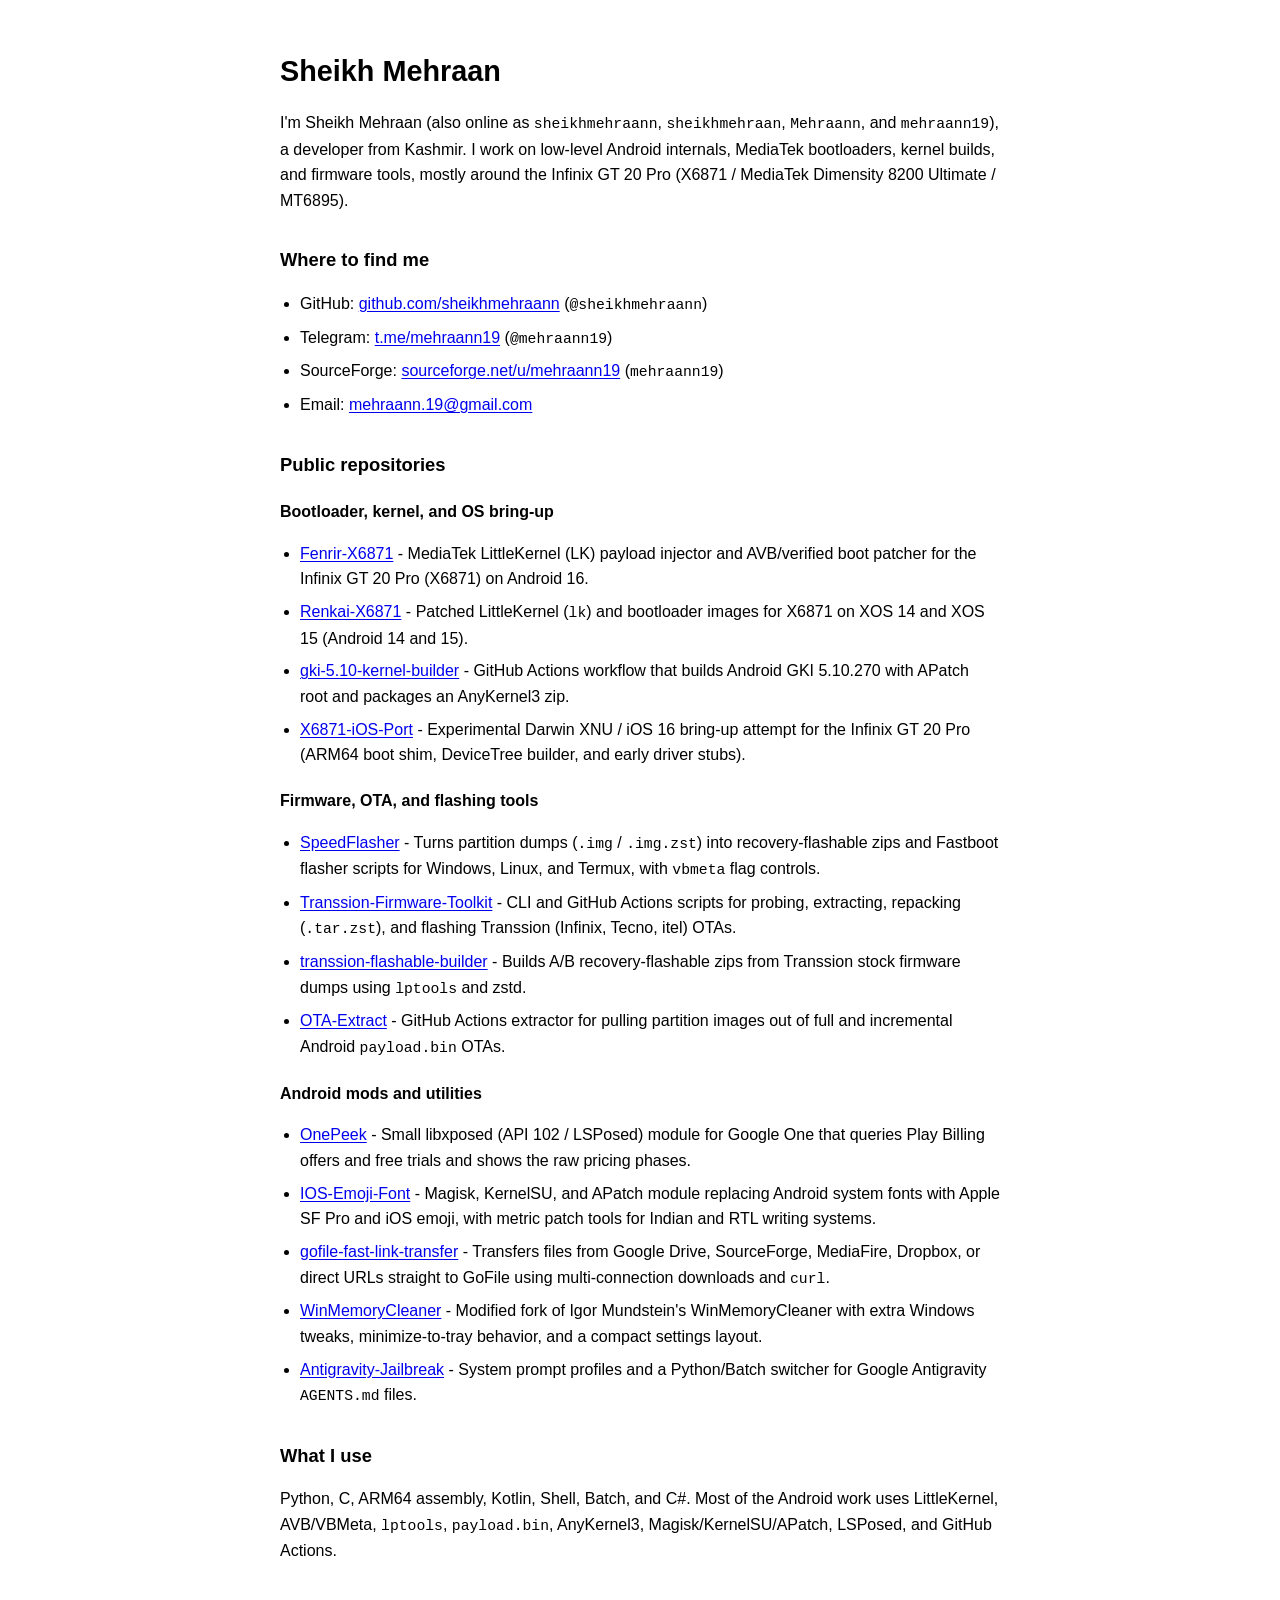
==== index.html @ ab6d2622 "Initial site for Sheikh Mehraan" ====
<!doctype html>
<html lang="en">
<head>
  <meta charset="utf-8">
  <meta name="viewport" content="width=device-width, initial-scale=1">
  <title>Sheikh Mehraan (sheikhmehraann / sheikhmehraan)</title>
  <meta name="description" content="Sheikh Mehraan (sheikhmehraann, sheikhmehraan, mehraann19) - developer from Kashmir working on MediaTek bootloaders, Android kernels, firmware tools, and Infinix GT 20 Pro (X6871).">
  <meta name="author" content="Sheikh Mehraan">
  <meta name="robots" content="index, follow">
  <link rel="canonical" href="https://sheikhmehraann.github.io/">
  <meta property="og:type" content="profile">
  <meta property="og:title" content="Sheikh Mehraan (sheikhmehraann / sheikhmehraan)">
  <meta property="og:description" content="Developer from Kashmir working on MediaTek bootloaders, Android kernels, firmware tools, and Infinix GT 20 Pro (X6871).">
  <meta property="og:url" content="https://sheikhmehraann.github.io/">
  <link rel="me" href="https://github.com/sheikhmehraann">
  <link rel="me" href="https://t.me/mehraann19">
  <link rel="me" href="https://sourceforge.net/u/mehraann19/profile/">
  <style>
    :root { color-scheme: light dark; }
    body {
      font-family: -apple-system, BlinkMacSystemFont, "Segoe UI", Roboto, sans-serif;
      line-height: 1.6;
      max-width: 720px;
      margin: 48px auto;
      padding: 0 20px;
    }
    h1 { font-size: 1.8rem; margin-bottom: 0.4rem; }
    h2 { font-size: 1.15rem; margin-top: 2rem; margin-bottom: 0.5rem; }
    h3 { font-size: 1rem; margin-top: 1.25rem; margin-bottom: 0.35rem; }
    ul { padding-left: 1.25rem; }
    li { margin-bottom: 0.45rem; }
    code { font-family: ui-monospace, SFMono-Regular, Menlo, Consolas, monospace; font-size: 0.92em; }
    a { text-underline-offset: 2px; }
  </style>
  <script type="application/ld+json">
  {
    "@context": "https://schema.org",
    "@type": "ProfilePage",
    "url": "https://sheikhmehraann.github.io/",
    "mainEntity": {
      "@type": "Person",
      "name": "Sheikh Mehraan",
      "alternateName": [
        "sheikhmehraann",
        "sheikhmehraan",
        "Mehraan",
        "Mehraann",
        "mehraann19"
      ],
      "description": "Developer from Kashmir working on low-level Android internals, MediaTek bootloaders, kernel builds, and firmware tools for Infinix GT 20 Pro (X6871).",
      "homeLocation": {
        "@type": "Place",
        "name": "Kashmir"
      },
      "url": "https://sheikhmehraann.github.io/",
      "email": "mailto:mehraann.19@gmail.com",
      "sameAs": [
        "https://github.com/sheikhmehraann",
        "https://t.me/mehraann19",
        "https://sourceforge.net/u/mehraann19/profile/"
      ]
    }
  }
  </script>
</head>
<body>
  <main>
    <h1>Sheikh Mehraan</h1>
    <p>I'm Sheikh Mehraan (also online as <code>sheikhmehraann</code>, <code>sheikhmehraan</code>, <code>Mehraann</code>, and <code>mehraann19</code>), a developer from Kashmir. I work on low-level Android internals, MediaTek bootloaders, kernel builds, and firmware tools, mostly around the Infinix GT 20 Pro (X6871 / MediaTek Dimensity 8200 Ultimate / MT6895).</p>

    <h2>Where to find me</h2>
    <ul>
      <li>GitHub: <a rel="me" href="https://github.com/sheikhmehraann">github.com/sheikhmehraann</a> (<code>@sheikhmehraann</code>)</li>
      <li>Telegram: <a rel="me" href="https://t.me/mehraann19">t.me/mehraann19</a> (<code>@mehraann19</code>)</li>
      <li>SourceForge: <a rel="me" href="https://sourceforge.net/u/mehraann19/profile/">sourceforge.net/u/mehraann19</a> (<code>mehraann19</code>)</li>
      <li>Email: <a href="mailto:mehraann.19@gmail.com">mehraann.19@gmail.com</a></li>
    </ul>

    <h2>Public repositories</h2>

    <h3>Bootloader, kernel, and OS bring-up</h3>
    <ul>
      <li><a href="https://github.com/sheikhmehraann/Fenrir-X6871">Fenrir-X6871</a> - MediaTek LittleKernel (LK) payload injector and AVB/verified boot patcher for the Infinix GT 20 Pro (X6871) on Android 16.</li>
      <li><a href="https://github.com/sheikhmehraann/Renkai-X6871">Renkai-X6871</a> - Patched LittleKernel (<code>lk</code>) and bootloader images for X6871 on XOS 14 and XOS 15 (Android 14 and 15).</li>
      <li><a href="https://github.com/sheikhmehraann/gki-5.10-kernel-builder">gki-5.10-kernel-builder</a> - GitHub Actions workflow that builds Android GKI 5.10.270 with APatch root and packages an AnyKernel3 zip.</li>
      <li><a href="https://github.com/sheikhmehraann/X6871-iOS-Port">X6871-iOS-Port</a> - Experimental Darwin XNU / iOS 16 bring-up attempt for the Infinix GT 20 Pro (ARM64 boot shim, DeviceTree builder, and early driver stubs).</li>
    </ul>

    <h3>Firmware, OTA, and flashing tools</h3>
    <ul>
      <li><a href="https://github.com/sheikhmehraann/SpeedFlasher">SpeedFlasher</a> - Turns partition dumps (<code>.img</code> / <code>.img.zst</code>) into recovery-flashable zips and Fastboot flasher scripts for Windows, Linux, and Termux, with <code>vbmeta</code> flag controls.</li>
      <li><a href="https://github.com/sheikhmehraann/Transsion-Firmware-Toolkit">Transsion-Firmware-Toolkit</a> - CLI and GitHub Actions scripts for probing, extracting, repacking (<code>.tar.zst</code>), and flashing Transsion (Infinix, Tecno, itel) OTAs.</li>
      <li><a href="https://github.com/sheikhmehraann/transsion-flashable-builder">transsion-flashable-builder</a> - Builds A/B recovery-flashable zips from Transsion stock firmware dumps using <code>lptools</code> and zstd.</li>
      <li><a href="https://github.com/sheikhmehraann/OTA-Extract">OTA-Extract</a> - GitHub Actions extractor for pulling partition images out of full and incremental Android <code>payload.bin</code> OTAs.</li>
    </ul>

    <h3>Android mods and utilities</h3>
    <ul>
      <li><a href="https://github.com/sheikhmehraann/OnePeek">OnePeek</a> - Small libxposed (API 102 / LSPosed) module for Google One that queries Play Billing offers and free trials and shows the raw pricing phases.</li>
      <li><a href="https://github.com/sheikhmehraann/IOS-Emoji-Font">IOS-Emoji-Font</a> - Magisk, KernelSU, and APatch module replacing Android system fonts with Apple SF Pro and iOS emoji, with metric patch tools for Indian and RTL writing systems.</li>
      <li><a href="https://github.com/sheikhmehraann/gofile-fast-link-transfer">gofile-fast-link-transfer</a> - Transfers files from Google Drive, SourceForge, MediaFire, Dropbox, or direct URLs straight to GoFile using multi-connection downloads and <code>curl</code>.</li>
      <li><a href="https://github.com/sheikhmehraann/WinMemoryCleaner">WinMemoryCleaner</a> - Modified fork of Igor Mundstein's WinMemoryCleaner with extra Windows tweaks, minimize-to-tray behavior, and a compact settings layout.</li>
      <li><a href="https://github.com/sheikhmehraann/Antigravity-Jailbreak">Antigravity-Jailbreak</a> - System prompt profiles and a Python/Batch switcher for Google Antigravity <code>AGENTS.md</code> files.</li>
    </ul>

    <h2>What I use</h2>
    <p>Python, C, ARM64 assembly, Kotlin, Shell, Batch, and C#. Most of the Android work uses LittleKernel, AVB/VBMeta, <code>lptools</code>, <code>payload.bin</code>, AnyKernel3, Magisk/KernelSU/APatch, LSPosed, and GitHub Actions.</p>
  </main>
</body>
</html>
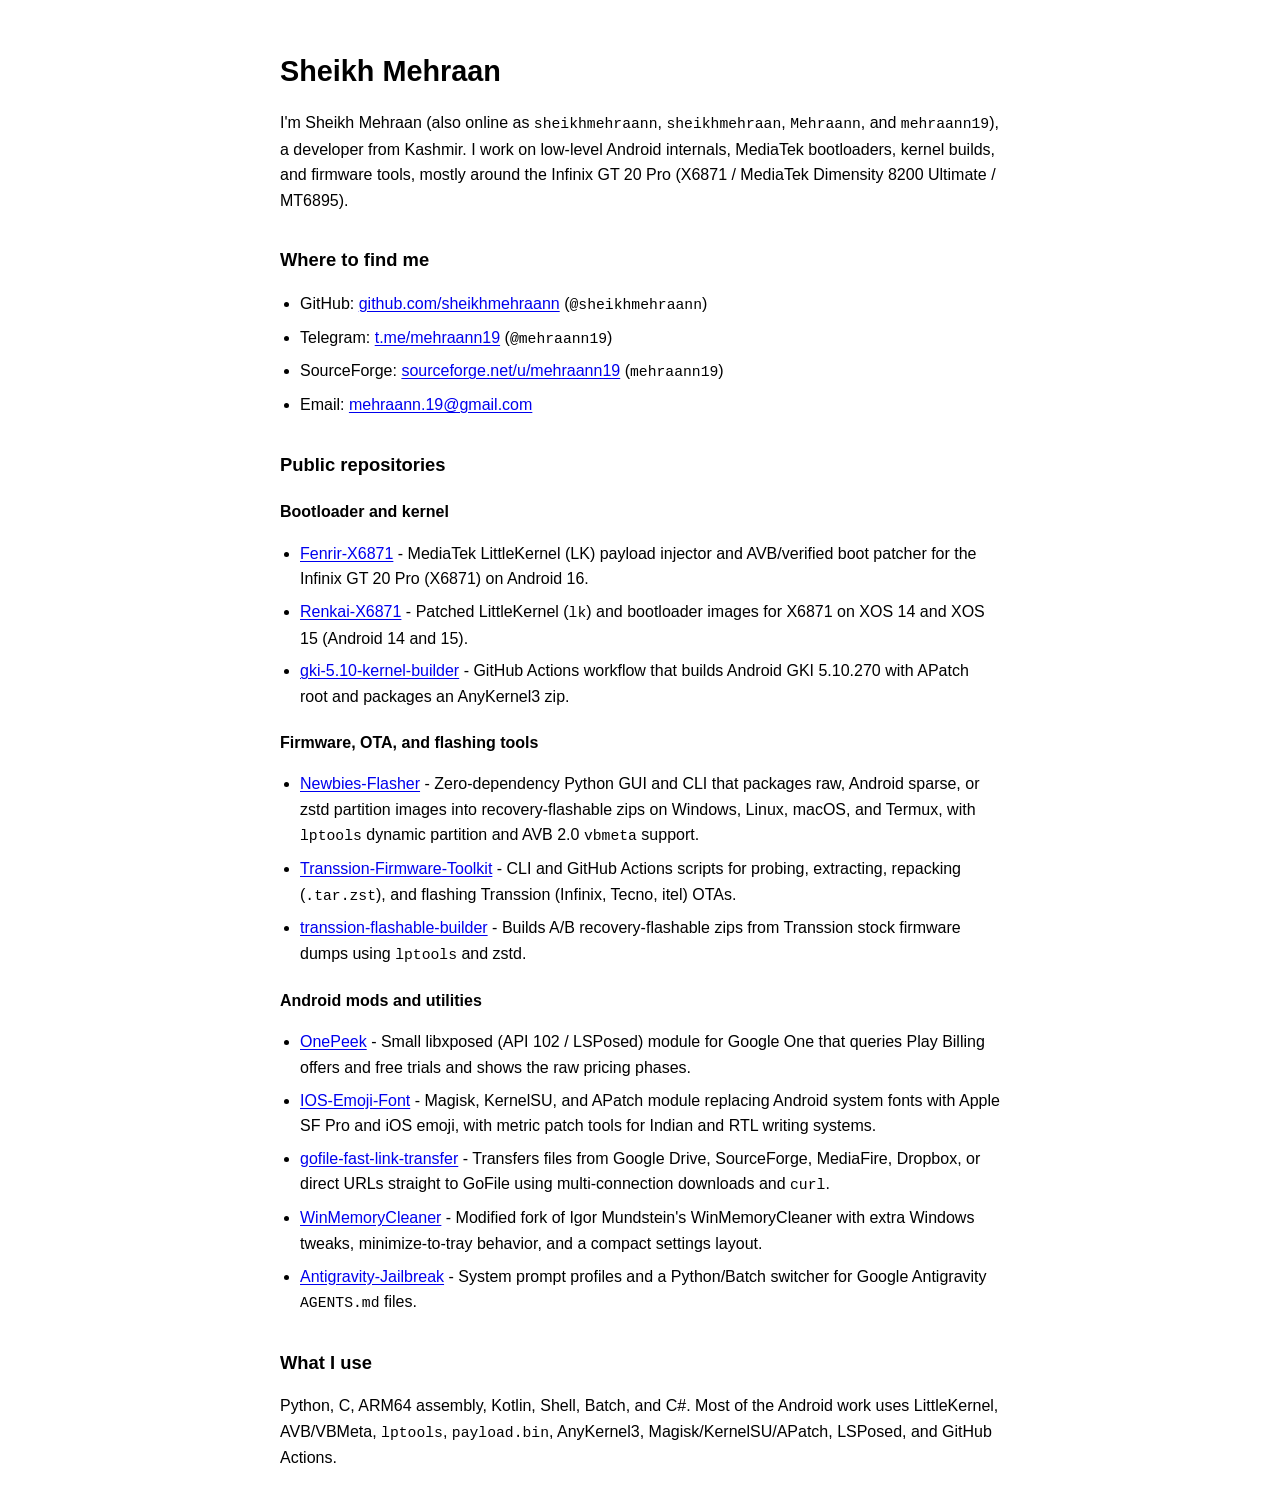
==== commit 8e855ea3: "Update public repo list: add Newbies-Flasher, remove deleted repos" ====
--- a/index.html
+++ b/index.html
@@ -42,6 +42,7 @@
       "name": "Sheikh Mehraan",
       "alternateName": [
         "sheikhmehraann",
+        "sheikh mehraann",
         "sheikhmehraan",
         "Mehraan",
         "Mehraann",
@@ -78,20 +79,18 @@
 
     <h2>Public repositories</h2>
 
-    <h3>Bootloader, kernel, and OS bring-up</h3>
+    <h3>Bootloader and kernel</h3>
     <ul>
       <li><a href="https://github.com/sheikhmehraann/Fenrir-X6871">Fenrir-X6871</a> - MediaTek LittleKernel (LK) payload injector and AVB/verified boot patcher for the Infinix GT 20 Pro (X6871) on Android 16.</li>
       <li><a href="https://github.com/sheikhmehraann/Renkai-X6871">Renkai-X6871</a> - Patched LittleKernel (<code>lk</code>) and bootloader images for X6871 on XOS 14 and XOS 15 (Android 14 and 15).</li>
       <li><a href="https://github.com/sheikhmehraann/gki-5.10-kernel-builder">gki-5.10-kernel-builder</a> - GitHub Actions workflow that builds Android GKI 5.10.270 with APatch root and packages an AnyKernel3 zip.</li>
-      <li><a href="https://github.com/sheikhmehraann/X6871-iOS-Port">X6871-iOS-Port</a> - Experimental Darwin XNU / iOS 16 bring-up attempt for the Infinix GT 20 Pro (ARM64 boot shim, DeviceTree builder, and early driver stubs).</li>
     </ul>
 
     <h3>Firmware, OTA, and flashing tools</h3>
     <ul>
-      <li><a href="https://github.com/sheikhmehraann/SpeedFlasher">SpeedFlasher</a> - Turns partition dumps (<code>.img</code> / <code>.img.zst</code>) into recovery-flashable zips and Fastboot flasher scripts for Windows, Linux, and Termux, with <code>vbmeta</code> flag controls.</li>
+      <li><a href="https://github.com/sheikhmehraann/Newbies-Flasher">Newbies-Flasher</a> - Zero-dependency Python GUI and CLI that packages raw, Android sparse, or zstd partition images into recovery-flashable zips on Windows, Linux, macOS, and Termux, with <code>lptools</code> dynamic partition and AVB 2.0 <code>vbmeta</code> support.</li>
       <li><a href="https://github.com/sheikhmehraann/Transsion-Firmware-Toolkit">Transsion-Firmware-Toolkit</a> - CLI and GitHub Actions scripts for probing, extracting, repacking (<code>.tar.zst</code>), and flashing Transsion (Infinix, Tecno, itel) OTAs.</li>
       <li><a href="https://github.com/sheikhmehraann/transsion-flashable-builder">transsion-flashable-builder</a> - Builds A/B recovery-flashable zips from Transsion stock firmware dumps using <code>lptools</code> and zstd.</li>
-      <li><a href="https://github.com/sheikhmehraann/OTA-Extract">OTA-Extract</a> - GitHub Actions extractor for pulling partition images out of full and incremental Android <code>payload.bin</code> OTAs.</li>
     </ul>
 
     <h3>Android mods and utilities</h3>
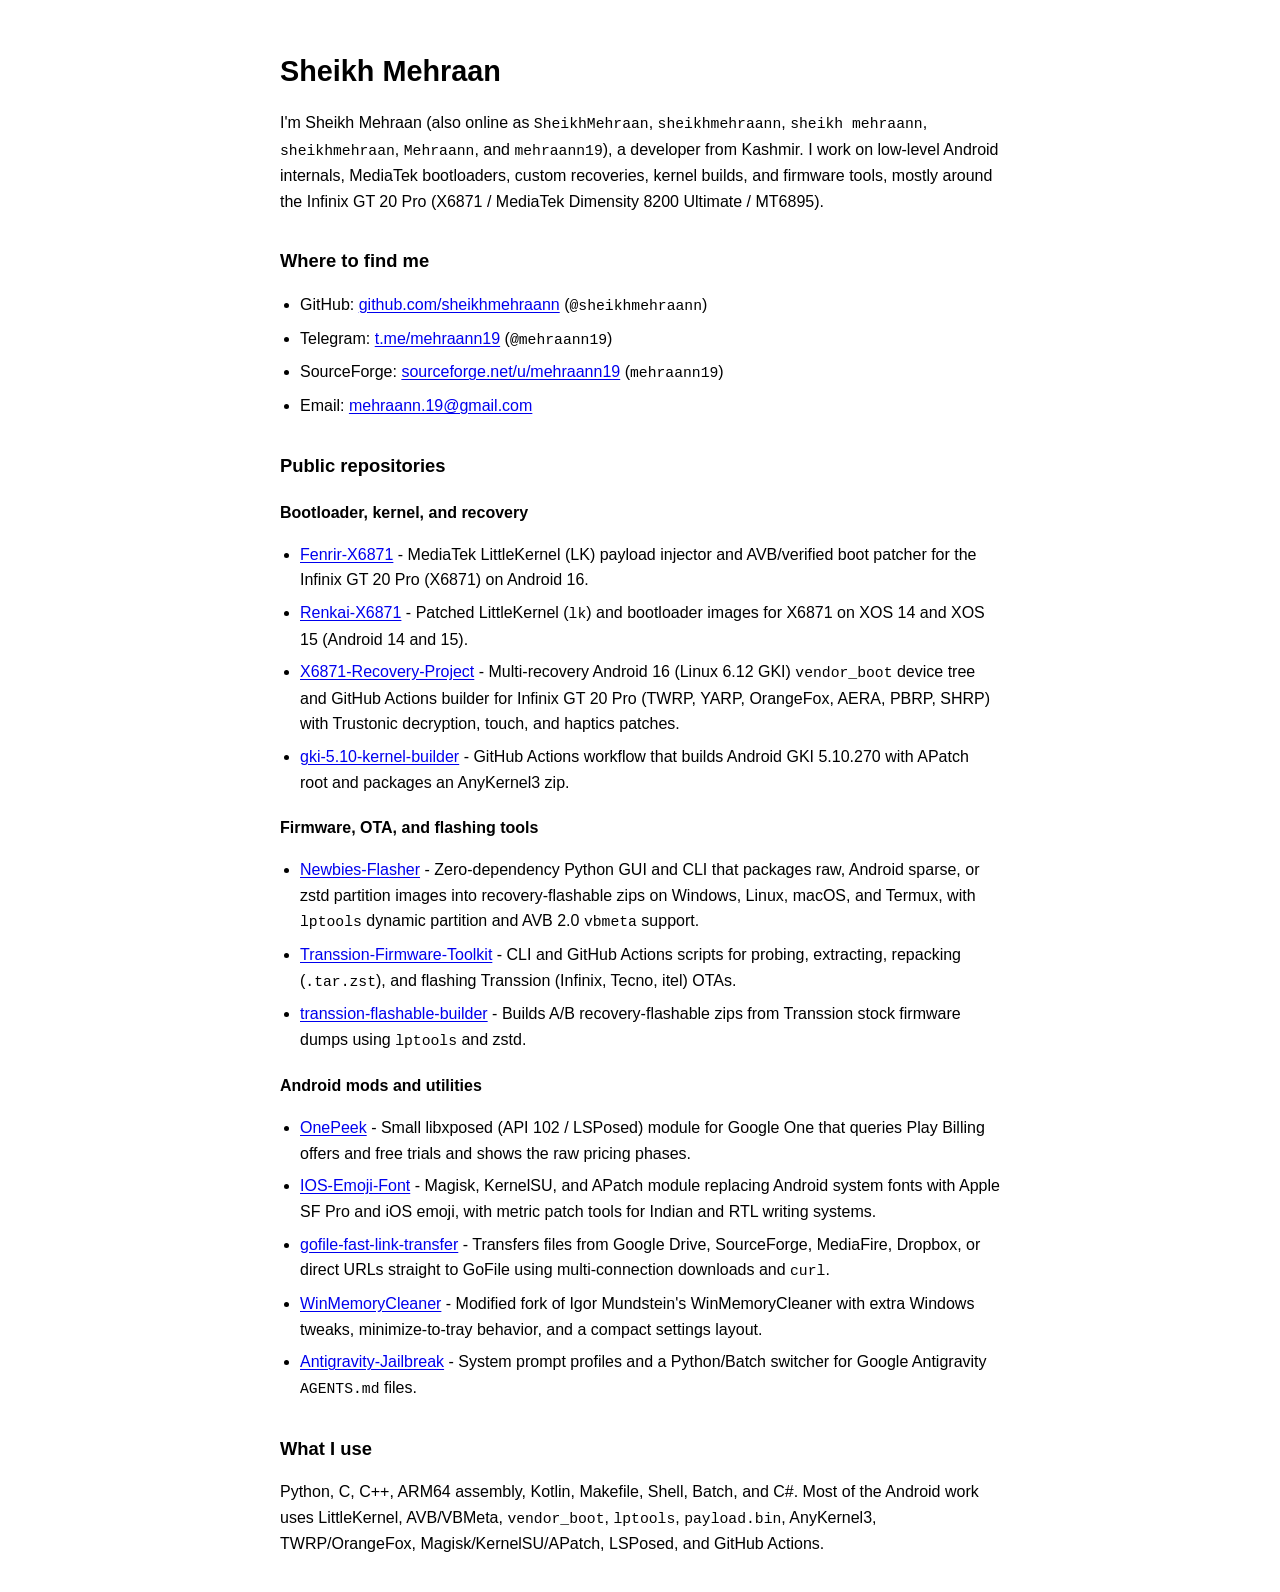
==== commit 09604954: "Add X6871-Recovery-Project and SheikhMehraan alias" ====
--- a/index.html
+++ b/index.html
@@ -41,6 +41,7 @@
       "@type": "Person",
       "name": "Sheikh Mehraan",
       "alternateName": [
+        "SheikhMehraan",
         "sheikhmehraann",
         "sheikh mehraann",
         "sheikhmehraan",
@@ -67,7 +68,7 @@
 <body>
   <main>
     <h1>Sheikh Mehraan</h1>
-    <p>I'm Sheikh Mehraan (also online as <code>sheikhmehraann</code>, <code>sheikhmehraan</code>, <code>Mehraann</code>, and <code>mehraann19</code>), a developer from Kashmir. I work on low-level Android internals, MediaTek bootloaders, kernel builds, and firmware tools, mostly around the Infinix GT 20 Pro (X6871 / MediaTek Dimensity 8200 Ultimate / MT6895).</p>
+    <p>I'm Sheikh Mehraan (also online as <code>SheikhMehraan</code>, <code>sheikhmehraann</code>, <code>sheikh mehraann</code>, <code>sheikhmehraan</code>, <code>Mehraann</code>, and <code>mehraann19</code>), a developer from Kashmir. I work on low-level Android internals, MediaTek bootloaders, custom recoveries, kernel builds, and firmware tools, mostly around the Infinix GT 20 Pro (X6871 / MediaTek Dimensity 8200 Ultimate / MT6895).</p>
 
     <h2>Where to find me</h2>
     <ul>
@@ -79,10 +80,11 @@
 
     <h2>Public repositories</h2>
 
-    <h3>Bootloader and kernel</h3>
+    <h3>Bootloader, kernel, and recovery</h3>
     <ul>
       <li><a href="https://github.com/sheikhmehraann/Fenrir-X6871">Fenrir-X6871</a> - MediaTek LittleKernel (LK) payload injector and AVB/verified boot patcher for the Infinix GT 20 Pro (X6871) on Android 16.</li>
       <li><a href="https://github.com/sheikhmehraann/Renkai-X6871">Renkai-X6871</a> - Patched LittleKernel (<code>lk</code>) and bootloader images for X6871 on XOS 14 and XOS 15 (Android 14 and 15).</li>
+      <li><a href="https://github.com/sheikhmehraann/X6871-Recovery-Project">X6871-Recovery-Project</a> - Multi-recovery Android 16 (Linux 6.12 GKI) <code>vendor_boot</code> device tree and GitHub Actions builder for Infinix GT 20 Pro (TWRP, YARP, OrangeFox, AERA, PBRP, SHRP) with Trustonic decryption, touch, and haptics patches.</li>
       <li><a href="https://github.com/sheikhmehraann/gki-5.10-kernel-builder">gki-5.10-kernel-builder</a> - GitHub Actions workflow that builds Android GKI 5.10.270 with APatch root and packages an AnyKernel3 zip.</li>
     </ul>
 
@@ -103,7 +105,7 @@
     </ul>
 
     <h2>What I use</h2>
-    <p>Python, C, ARM64 assembly, Kotlin, Shell, Batch, and C#. Most of the Android work uses LittleKernel, AVB/VBMeta, <code>lptools</code>, <code>payload.bin</code>, AnyKernel3, Magisk/KernelSU/APatch, LSPosed, and GitHub Actions.</p>
+    <p>Python, C, C++, ARM64 assembly, Kotlin, Makefile, Shell, Batch, and C#. Most of the Android work uses LittleKernel, AVB/VBMeta, <code>vendor_boot</code>, <code>lptools</code>, <code>payload.bin</code>, AnyKernel3, TWRP/OrangeFox, Magisk/KernelSU/APatch, LSPosed, and GitHub Actions.</p>
   </main>
 </body>
 </html>
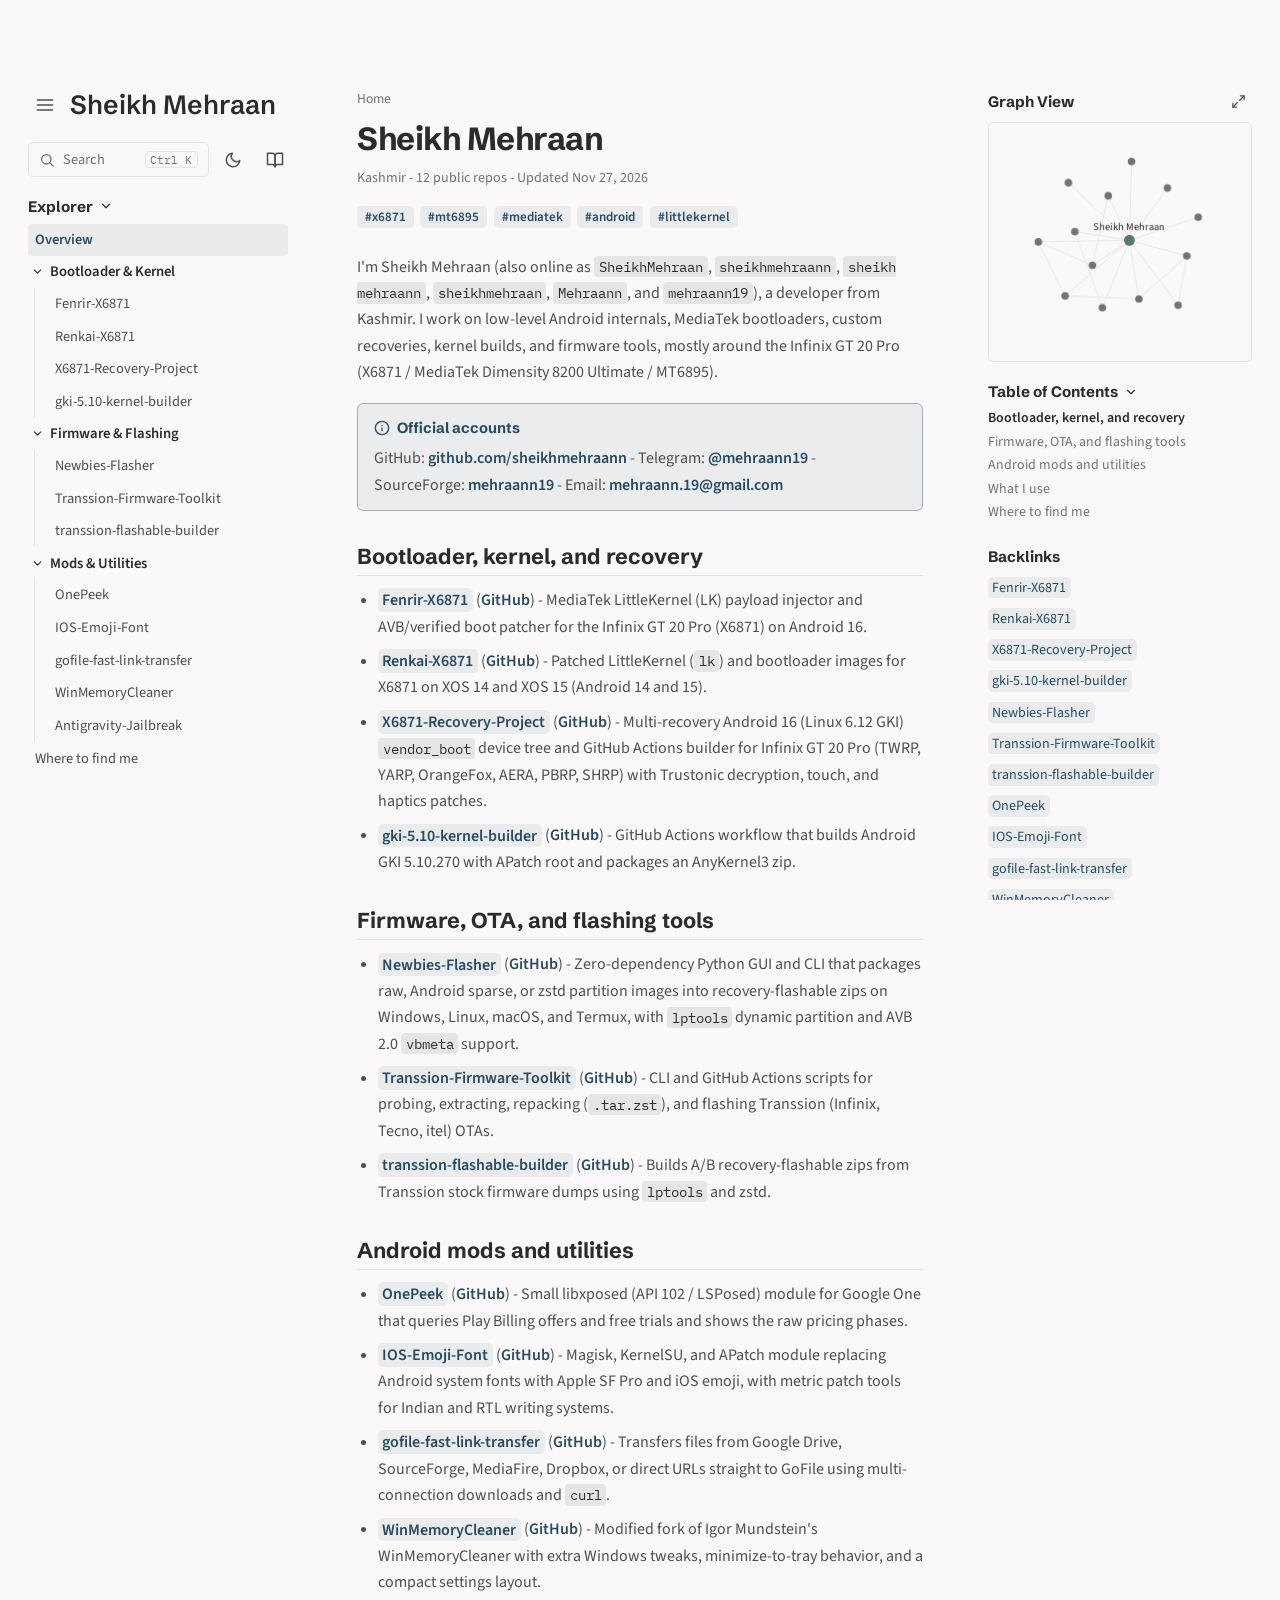
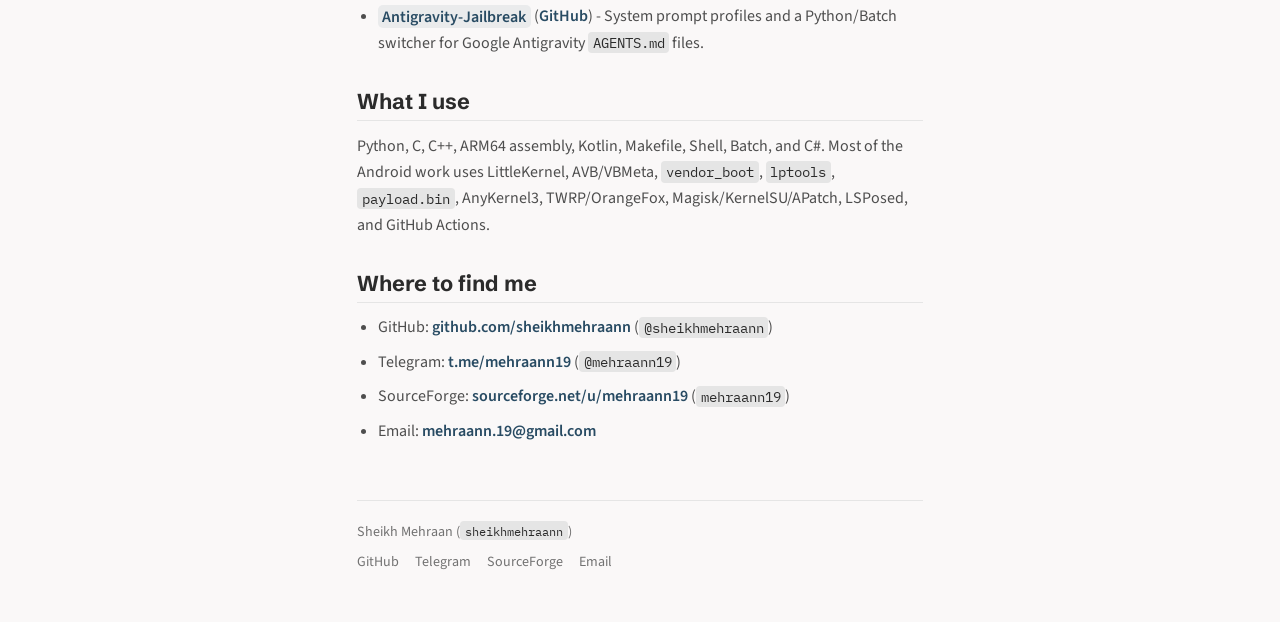
==== commit 2f27b843: "Rebuild site with Quartz UI (explorer, graph view, search, dark/reader modes)" ====
--- a/index.html
+++ b/index.html
@@ -4,34 +4,28 @@
   <meta charset="utf-8">
   <meta name="viewport" content="width=device-width, initial-scale=1">
   <title>Sheikh Mehraan (sheikhmehraann / sheikhmehraan)</title>
-  <meta name="description" content="Sheikh Mehraan (sheikhmehraann, sheikhmehraan, mehraann19) - developer from Kashmir working on MediaTek bootloaders, Android kernels, firmware tools, and Infinix GT 20 Pro (X6871).">
+  <meta name="description" content="Sheikh Mehraan (SheikhMehraan, sheikhmehraann, sheikhmehraan, mehraann19) - developer from Kashmir working on MediaTek bootloaders, Android custom recoveries, GKI kernels, and firmware tools for Infinix GT 20 Pro (X6871).">
   <meta name="author" content="Sheikh Mehraan">
   <meta name="robots" content="index, follow">
   <link rel="canonical" href="https://sheikhmehraann.github.io/">
   <meta property="og:type" content="profile">
   <meta property="og:title" content="Sheikh Mehraan (sheikhmehraann / sheikhmehraan)">
-  <meta property="og:description" content="Developer from Kashmir working on MediaTek bootloaders, Android kernels, firmware tools, and Infinix GT 20 Pro (X6871).">
+  <meta property="og:description" content="Developer from Kashmir working on MediaTek bootloaders, custom recoveries, Android kernels, and firmware tools for Infinix GT 20 Pro (X6871).">
   <meta property="og:url" content="https://sheikhmehraann.github.io/">
   <link rel="me" href="https://github.com/sheikhmehraann">
   <link rel="me" href="https://t.me/mehraann19">
   <link rel="me" href="https://sourceforge.net/u/mehraann19/profile/">
-  <style>
-    :root { color-scheme: light dark; }
-    body {
-      font-family: -apple-system, BlinkMacSystemFont, "Segoe UI", Roboto, sans-serif;
-      line-height: 1.6;
-      max-width: 720px;
-      margin: 48px auto;
-      padding: 0 20px;
-    }
-    h1 { font-size: 1.8rem; margin-bottom: 0.4rem; }
-    h2 { font-size: 1.15rem; margin-top: 2rem; margin-bottom: 0.5rem; }
-    h3 { font-size: 1rem; margin-top: 1.25rem; margin-bottom: 0.35rem; }
-    ul { padding-left: 1.25rem; }
-    li { margin-bottom: 0.45rem; }
-    code { font-family: ui-monospace, SFMono-Regular, Menlo, Consolas, monospace; font-size: 0.92em; }
-    a { text-underline-offset: 2px; }
-  </style>
+  <link rel="preconnect" href="https://fonts.googleapis.com">
+  <link rel="preconnect" href="https://fonts.gstatic.com" crossorigin>
+  <link rel="stylesheet" href="https://fonts.googleapis.com/css2?family=IBM+Plex+Mono:wght@400;600&family=Schibsted+Grotesk:wght@400;700&family=Source+Sans+3:ital,wght@0,400;0,600;0,700;1,400&display=swap">
+  <link rel="stylesheet" href="./quartz.css">
+  <script>
+    (function () {
+      var saved = localStorage.getItem("theme");
+      var theme = saved || (window.matchMedia("(prefers-color-scheme: dark)").matches ? "dark" : "light");
+      document.documentElement.setAttribute("saved-theme", theme);
+    })();
+  </script>
   <script type="application/ld+json">
   {
     "@context": "https://schema.org",
@@ -49,7 +43,7 @@
         "Mehraann",
         "mehraann19"
       ],
-      "description": "Developer from Kashmir working on low-level Android internals, MediaTek bootloaders, kernel builds, and firmware tools for Infinix GT 20 Pro (X6871).",
+      "description": "Developer from Kashmir working on low-level Android internals, MediaTek bootloaders, custom recoveries, kernel builds, and firmware tools for Infinix GT 20 Pro (X6871).",
       "homeLocation": {
         "@type": "Place",
         "name": "Kashmir"
@@ -66,46 +60,217 @@
   </script>
 </head>
 <body>
-  <main>
-    <h1>Sheikh Mehraan</h1>
-    <p>I'm Sheikh Mehraan (also online as <code>SheikhMehraan</code>, <code>sheikhmehraann</code>, <code>sheikh mehraann</code>, <code>sheikhmehraan</code>, <code>Mehraann</code>, and <code>mehraann19</code>), a developer from Kashmir. I work on low-level Android internals, MediaTek bootloaders, custom recoveries, kernel builds, and firmware tools, mostly around the Infinix GT 20 Pro (X6871 / MediaTek Dimensity 8200 Ultimate / MT6895).</p>
-
-    <h2>Where to find me</h2>
-    <ul>
-      <li>GitHub: <a rel="me" href="https://github.com/sheikhmehraann">github.com/sheikhmehraann</a> (<code>@sheikhmehraann</code>)</li>
-      <li>Telegram: <a rel="me" href="https://t.me/mehraann19">t.me/mehraann19</a> (<code>@mehraann19</code>)</li>
-      <li>SourceForge: <a rel="me" href="https://sourceforge.net/u/mehraann19/profile/">sourceforge.net/u/mehraann19</a> (<code>mehraann19</code>)</li>
-      <li>Email: <a href="mailto:mehraann.19@gmail.com">mehraann.19@gmail.com</a></li>
-    </ul>
-
-    <h2>Public repositories</h2>
-
-    <h3>Bootloader, kernel, and recovery</h3>
-    <ul>
-      <li><a href="https://github.com/sheikhmehraann/Fenrir-X6871">Fenrir-X6871</a> - MediaTek LittleKernel (LK) payload injector and AVB/verified boot patcher for the Infinix GT 20 Pro (X6871) on Android 16.</li>
-      <li><a href="https://github.com/sheikhmehraann/Renkai-X6871">Renkai-X6871</a> - Patched LittleKernel (<code>lk</code>) and bootloader images for X6871 on XOS 14 and XOS 15 (Android 14 and 15).</li>
-      <li><a href="https://github.com/sheikhmehraann/X6871-Recovery-Project">X6871-Recovery-Project</a> - Multi-recovery Android 16 (Linux 6.12 GKI) <code>vendor_boot</code> device tree and GitHub Actions builder for Infinix GT 20 Pro (TWRP, YARP, OrangeFox, AERA, PBRP, SHRP) with Trustonic decryption, touch, and haptics patches.</li>
-      <li><a href="https://github.com/sheikhmehraann/gki-5.10-kernel-builder">gki-5.10-kernel-builder</a> - GitHub Actions workflow that builds Android GKI 5.10.270 with APatch root and packages an AnyKernel3 zip.</li>
-    </ul>
-
-    <h3>Firmware, OTA, and flashing tools</h3>
-    <ul>
-      <li><a href="https://github.com/sheikhmehraann/Newbies-Flasher">Newbies-Flasher</a> - Zero-dependency Python GUI and CLI that packages raw, Android sparse, or zstd partition images into recovery-flashable zips on Windows, Linux, macOS, and Termux, with <code>lptools</code> dynamic partition and AVB 2.0 <code>vbmeta</code> support.</li>
-      <li><a href="https://github.com/sheikhmehraann/Transsion-Firmware-Toolkit">Transsion-Firmware-Toolkit</a> - CLI and GitHub Actions scripts for probing, extracting, repacking (<code>.tar.zst</code>), and flashing Transsion (Infinix, Tecno, itel) OTAs.</li>
-      <li><a href="https://github.com/sheikhmehraann/transsion-flashable-builder">transsion-flashable-builder</a> - Builds A/B recovery-flashable zips from Transsion stock firmware dumps using <code>lptools</code> and zstd.</li>
-    </ul>
-
-    <h3>Android mods and utilities</h3>
-    <ul>
-      <li><a href="https://github.com/sheikhmehraann/OnePeek">OnePeek</a> - Small libxposed (API 102 / LSPosed) module for Google One that queries Play Billing offers and free trials and shows the raw pricing phases.</li>
-      <li><a href="https://github.com/sheikhmehraann/IOS-Emoji-Font">IOS-Emoji-Font</a> - Magisk, KernelSU, and APatch module replacing Android system fonts with Apple SF Pro and iOS emoji, with metric patch tools for Indian and RTL writing systems.</li>
-      <li><a href="https://github.com/sheikhmehraann/gofile-fast-link-transfer">gofile-fast-link-transfer</a> - Transfers files from Google Drive, SourceForge, MediaFire, Dropbox, or direct URLs straight to GoFile using multi-connection downloads and <code>curl</code>.</li>
-      <li><a href="https://github.com/sheikhmehraann/WinMemoryCleaner">WinMemoryCleaner</a> - Modified fork of Igor Mundstein's WinMemoryCleaner with extra Windows tweaks, minimize-to-tray behavior, and a compact settings layout.</li>
-      <li><a href="https://github.com/sheikhmehraann/Antigravity-Jailbreak">Antigravity-Jailbreak</a> - System prompt profiles and a Python/Batch switcher for Google Antigravity <code>AGENTS.md</code> files.</li>
-    </ul>
-
-    <h2>What I use</h2>
-    <p>Python, C, C++, ARM64 assembly, Kotlin, Makefile, Shell, Batch, and C#. Most of the Android work uses LittleKernel, AVB/VBMeta, <code>vendor_boot</code>, <code>lptools</code>, <code>payload.bin</code>, AnyKernel3, TWRP/OrangeFox, Magisk/KernelSU/APatch, LSPosed, and GitHub Actions.</p>
-  </main>
+  <div id="quartz-root" class="page">
+    <div id="quartz-body">
+      <aside class="left sidebar">
+        <div class="left-top">
+          <button type="button" class="icon-button mobile-explorer-btn" id="mobile-explorer-btn" aria-label="Toggle explorer" aria-expanded="false">
+            <svg viewBox="0 0 24 24" width="20" height="20" fill="none" stroke="currentColor" stroke-width="2" stroke-linecap="round" stroke-linejoin="round"><line x1="3" y1="6" x2="21" y2="6"></line><line x1="3" y1="12" x2="21" y2="12"></line><line x1="3" y1="18" x2="21" y2="18"></line></svg>
+          </button>
+          <h2 class="page-title"><a href="#home" data-note="home">Sheikh Mehraan</a></h2>
+        </div>
+
+        <div class="controls-row">
+          <button type="button" class="search-button" id="search-open-btn" aria-label="Search">
+            <svg viewBox="0 0 24 24" width="16" height="16" fill="none" stroke="currentColor" stroke-width="2" stroke-linecap="round" stroke-linejoin="round"><circle cx="11" cy="11" r="7"></circle><line x1="21" y1="21" x2="16.65" y2="16.65"></line></svg>
+            <span>Search</span>
+            <kbd>Ctrl K</kbd>
+          </button>
+          <button type="button" class="icon-button darkmode" id="theme-toggle-btn" aria-label="Toggle dark mode" title="Toggle dark mode">
+            <svg class="sun-icon" viewBox="0 0 24 24" width="18" height="18" fill="none" stroke="currentColor" stroke-width="2" stroke-linecap="round" stroke-linejoin="round"><circle cx="12" cy="12" r="4"></circle><path d="M12 2v2M12 20v2M4.93 4.93l1.41 1.41M17.66 17.66l1.41 1.41M2 12h2M20 12h2M4.93 19.07l1.41-1.41M17.66 6.34l1.41-1.41"></path></svg>
+            <svg class="moon-icon" viewBox="0 0 24 24" width="18" height="18" fill="none" stroke="currentColor" stroke-width="2" stroke-linecap="round" stroke-linejoin="round"><path d="M21 12.79A9 9 0 1 1 11.21 3 7 7 0 0 0 21 12.79z"></path></svg>
+          </button>
+          <button type="button" class="icon-button readermode" id="reader-toggle-btn" aria-label="Toggle reader mode" title="Toggle reader mode">
+            <svg viewBox="0 0 24 24" width="18" height="18" fill="none" stroke="currentColor" stroke-width="2" stroke-linecap="round" stroke-linejoin="round"><path d="M2 3h6a4 4 0 0 1 4 4v14a3 3 0 0 0-3-3H2z"></path><path d="M22 3h-6a4 4 0 0 0-4 4v14a3 3 0 0 1 3-3h7z"></path></svg>
+          </button>
+        </div>
+
+        <nav class="explorer" id="explorer" aria-label="Explorer">
+          <div class="explorer-header">
+            <button type="button" class="explorer-title-btn" id="explorer-collapse-btn" aria-expanded="true">
+              <span>Explorer</span>
+              <svg class="chevron" viewBox="0 0 24 24" width="14" height="14" fill="none" stroke="currentColor" stroke-width="2" stroke-linecap="round" stroke-linejoin="round"><polyline points="6 9 12 15 18 9"></polyline></svg>
+            </button>
+          </div>
+          <div class="explorer-content" id="explorer-content">
+            <ul class="explorer-ul">
+              <li><a href="#home" class="explorer-link active" data-note="home">Overview</a></li>
+              <li class="folder open">
+                <button type="button" class="folder-toggle" aria-expanded="true">
+                  <svg class="chevron" viewBox="0 0 24 24" width="13" height="13" fill="none" stroke="currentColor" stroke-width="2" stroke-linecap="round" stroke-linejoin="round"><polyline points="6 9 12 15 18 9"></polyline></svg>
+                  <span>Bootloader &amp; Kernel</span>
+                </button>
+                <ul class="folder-ul">
+                  <li><a href="#fenrir-x6871" class="explorer-link" data-note="fenrir-x6871">Fenrir-X6871</a></li>
+                  <li><a href="#renkai-x6871" class="explorer-link" data-note="renkai-x6871">Renkai-X6871</a></li>
+                  <li><a href="#x6871-recovery-project" class="explorer-link" data-note="x6871-recovery-project">X6871-Recovery-Project</a></li>
+                  <li><a href="#gki-5-10-kernel-builder" class="explorer-link" data-note="gki-5-10-kernel-builder">gki-5.10-kernel-builder</a></li>
+                </ul>
+              </li>
+              <li class="folder open">
+                <button type="button" class="folder-toggle" aria-expanded="true">
+                  <svg class="chevron" viewBox="0 0 24 24" width="13" height="13" fill="none" stroke="currentColor" stroke-width="2" stroke-linecap="round" stroke-linejoin="round"><polyline points="6 9 12 15 18 9"></polyline></svg>
+                  <span>Firmware &amp; Flashing</span>
+                </button>
+                <ul class="folder-ul">
+                  <li><a href="#newbies-flasher" class="explorer-link" data-note="newbies-flasher">Newbies-Flasher</a></li>
+                  <li><a href="#transsion-firmware-toolkit" class="explorer-link" data-note="transsion-firmware-toolkit">Transsion-Firmware-Toolkit</a></li>
+                  <li><a href="#transsion-flashable-builder" class="explorer-link" data-note="transsion-flashable-builder">transsion-flashable-builder</a></li>
+                </ul>
+              </li>
+              <li class="folder open">
+                <button type="button" class="folder-toggle" aria-expanded="true">
+                  <svg class="chevron" viewBox="0 0 24 24" width="13" height="13" fill="none" stroke="currentColor" stroke-width="2" stroke-linecap="round" stroke-linejoin="round"><polyline points="6 9 12 15 18 9"></polyline></svg>
+                  <span>Mods &amp; Utilities</span>
+                </button>
+                <ul class="folder-ul">
+                  <li><a href="#onepeek" class="explorer-link" data-note="onepeek">OnePeek</a></li>
+                  <li><a href="#ios-emoji-font" class="explorer-link" data-note="ios-emoji-font">IOS-Emoji-Font</a></li>
+                  <li><a href="#gofile-fast-link-transfer" class="explorer-link" data-note="gofile-fast-link-transfer">gofile-fast-link-transfer</a></li>
+                  <li><a href="#winmemorycleaner" class="explorer-link" data-note="winmemorycleaner">WinMemoryCleaner</a></li>
+                  <li><a href="#antigravity-jailbreak" class="explorer-link" data-note="antigravity-jailbreak">Antigravity-Jailbreak</a></li>
+                </ul>
+              </li>
+              <li><a href="#contact" class="explorer-link" data-note="contact">Where to find me</a></li>
+            </ul>
+          </div>
+        </nav>
+      </aside>
+
+      <div class="center">
+        <header class="page-header">
+          <div class="reader-exit-bar" id="reader-exit-bar">
+            <button type="button" class="reader-exit-btn" id="reader-exit-btn">Exit reader mode</button>
+          </div>
+          <nav class="breadcrumbs" id="breadcrumbs" aria-label="Breadcrumb">
+            <span>Home</span>
+          </nav>
+          <h1 class="article-title" id="article-title">Sheikh Mehraan</h1>
+          <p class="content-meta" id="content-meta">Kashmir - 12 public repos - Updated Nov 27, 2026</p>
+          <ul class="tags" id="article-tags">
+            <li><a class="internal tag-link" href="#home" data-tag="x6871">x6871</a></li>
+            <li><a class="internal tag-link" href="#home" data-tag="mt6895">mt6895</a></li>
+            <li><a class="internal tag-link" href="#home" data-tag="mediatek">mediatek</a></li>
+            <li><a class="internal tag-link" href="#home" data-tag="android">android</a></li>
+            <li><a class="internal tag-link" href="#home" data-tag="littlekernel">littlekernel</a></li>
+          </ul>
+        </header>
+
+        <article class="popover-hint" id="article-body">
+          <p>I'm Sheikh Mehraan (also online as <code>SheikhMehraan</code>, <code>sheikhmehraann</code>, <code>sheikh mehraann</code>, <code>sheikhmehraan</code>, <code>Mehraann</code>, and <code>mehraann19</code>), a developer from Kashmir. I work on low-level Android internals, MediaTek bootloaders, custom recoveries, kernel builds, and firmware tools, mostly around the Infinix GT 20 Pro (X6871 / MediaTek Dimensity 8200 Ultimate / MT6895).</p>
+
+          <div class="callout info">
+            <div class="callout-title">
+              <svg viewBox="0 0 24 24" width="16" height="16" fill="none" stroke="currentColor" stroke-width="2" stroke-linecap="round" stroke-linejoin="round"><circle cx="12" cy="12" r="10"></circle><line x1="12" y1="16" x2="12" y2="12"></line><line x1="12" y1="8" x2="12.01" y2="8"></line></svg>
+              <span>Official accounts</span>
+            </div>
+            <div class="callout-content">
+              <p>GitHub: <a rel="me" href="https://github.com/sheikhmehraann">github.com/sheikhmehraann</a> - Telegram: <a rel="me" href="https://t.me/mehraann19">@mehraann19</a> - SourceForge: <a rel="me" href="https://sourceforge.net/u/mehraann19/profile/">mehraann19</a> - Email: <a href="mailto:mehraann.19@gmail.com">mehraann.19@gmail.com</a></p>
+            </div>
+          </div>
+
+          <h2 id="bootloader-kernel-recovery">Bootloader, kernel, and recovery</h2>
+          <ul>
+            <li><a class="internal" href="#fenrir-x6871" data-note="fenrir-x6871">Fenrir-X6871</a> (<a href="https://github.com/sheikhmehraann/Fenrir-X6871">GitHub</a>) - MediaTek LittleKernel (LK) payload injector and AVB/verified boot patcher for the Infinix GT 20 Pro (X6871) on Android 16.</li>
+            <li><a class="internal" href="#renkai-x6871" data-note="renkai-x6871">Renkai-X6871</a> (<a href="https://github.com/sheikhmehraann/Renkai-X6871">GitHub</a>) - Patched LittleKernel (<code>lk</code>) and bootloader images for X6871 on XOS 14 and XOS 15 (Android 14 and 15).</li>
+            <li><a class="internal" href="#x6871-recovery-project" data-note="x6871-recovery-project">X6871-Recovery-Project</a> (<a href="https://github.com/sheikhmehraann/X6871-Recovery-Project">GitHub</a>) - Multi-recovery Android 16 (Linux 6.12 GKI) <code>vendor_boot</code> device tree and GitHub Actions builder for Infinix GT 20 Pro (TWRP, YARP, OrangeFox, AERA, PBRP, SHRP) with Trustonic decryption, touch, and haptics patches.</li>
+            <li><a class="internal" href="#gki-5-10-kernel-builder" data-note="gki-5-10-kernel-builder">gki-5.10-kernel-builder</a> (<a href="https://github.com/sheikhmehraann/gki-5.10-kernel-builder">GitHub</a>) - GitHub Actions workflow that builds Android GKI 5.10.270 with APatch root and packages an AnyKernel3 zip.</li>
+          </ul>
+
+          <h2 id="firmware-ota-flashing">Firmware, OTA, and flashing tools</h2>
+          <ul>
+            <li><a class="internal" href="#newbies-flasher" data-note="newbies-flasher">Newbies-Flasher</a> (<a href="https://github.com/sheikhmehraann/Newbies-Flasher">GitHub</a>) - Zero-dependency Python GUI and CLI that packages raw, Android sparse, or zstd partition images into recovery-flashable zips on Windows, Linux, macOS, and Termux, with <code>lptools</code> dynamic partition and AVB 2.0 <code>vbmeta</code> support.</li>
+            <li><a class="internal" href="#transsion-firmware-toolkit" data-note="transsion-firmware-toolkit">Transsion-Firmware-Toolkit</a> (<a href="https://github.com/sheikhmehraann/Transsion-Firmware-Toolkit">GitHub</a>) - CLI and GitHub Actions scripts for probing, extracting, repacking (<code>.tar.zst</code>), and flashing Transsion (Infinix, Tecno, itel) OTAs.</li>
+            <li><a class="internal" href="#transsion-flashable-builder" data-note="transsion-flashable-builder">transsion-flashable-builder</a> (<a href="https://github.com/sheikhmehraann/transsion-flashable-builder">GitHub</a>) - Builds A/B recovery-flashable zips from Transsion stock firmware dumps using <code>lptools</code> and zstd.</li>
+          </ul>
+
+          <h2 id="android-mods-utilities">Android mods and utilities</h2>
+          <ul>
+            <li><a class="internal" href="#onepeek" data-note="onepeek">OnePeek</a> (<a href="https://github.com/sheikhmehraann/OnePeek">GitHub</a>) - Small libxposed (API 102 / LSPosed) module for Google One that queries Play Billing offers and free trials and shows the raw pricing phases.</li>
+            <li><a class="internal" href="#ios-emoji-font" data-note="ios-emoji-font">IOS-Emoji-Font</a> (<a href="https://github.com/sheikhmehraann/IOS-Emoji-Font">GitHub</a>) - Magisk, KernelSU, and APatch module replacing Android system fonts with Apple SF Pro and iOS emoji, with metric patch tools for Indian and RTL writing systems.</li>
+            <li><a class="internal" href="#gofile-fast-link-transfer" data-note="gofile-fast-link-transfer">gofile-fast-link-transfer</a> (<a href="https://github.com/sheikhmehraann/gofile-fast-link-transfer">GitHub</a>) - Transfers files from Google Drive, SourceForge, MediaFire, Dropbox, or direct URLs straight to GoFile using multi-connection downloads and <code>curl</code>.</li>
+            <li><a class="internal" href="#winmemorycleaner" data-note="winmemorycleaner">WinMemoryCleaner</a> (<a href="https://github.com/sheikhmehraann/WinMemoryCleaner">GitHub</a>) - Modified fork of Igor Mundstein's WinMemoryCleaner with extra Windows tweaks, minimize-to-tray behavior, and a compact settings layout.</li>
+            <li><a class="internal" href="#antigravity-jailbreak" data-note="antigravity-jailbreak">Antigravity-Jailbreak</a> (<a href="https://github.com/sheikhmehraann/Antigravity-Jailbreak">GitHub</a>) - System prompt profiles and a Python/Batch switcher for Google Antigravity <code>AGENTS.md</code> files.</li>
+          </ul>
+
+          <h2 id="what-i-use">What I use</h2>
+          <p>Python, C, C++, ARM64 assembly, Kotlin, Makefile, Shell, Batch, and C#. Most of the Android work uses LittleKernel, AVB/VBMeta, <code>vendor_boot</code>, <code>lptools</code>, <code>payload.bin</code>, AnyKernel3, TWRP/OrangeFox, Magisk/KernelSU/APatch, LSPosed, and GitHub Actions.</p>
+
+          <h2 id="where-to-find-me">Where to find me</h2>
+          <ul>
+            <li>GitHub: <a rel="me" href="https://github.com/sheikhmehraann">github.com/sheikhmehraann</a> (<code>@sheikhmehraann</code>)</li>
+            <li>Telegram: <a rel="me" href="https://t.me/mehraann19">t.me/mehraann19</a> (<code>@mehraann19</code>)</li>
+            <li>SourceForge: <a rel="me" href="https://sourceforge.net/u/mehraann19/profile/">sourceforge.net/u/mehraann19</a> (<code>mehraann19</code>)</li>
+            <li>Email: <a href="mailto:mehraann.19@gmail.com">mehraann.19@gmail.com</a></li>
+          </ul>
+        </article>
+
+        <footer class="site-footer">
+          <p>Sheikh Mehraan (<code>sheikhmehraann</code>)</p>
+          <ul>
+            <li><a href="https://github.com/sheikhmehraann">GitHub</a></li>
+            <li><a href="https://t.me/mehraann19">Telegram</a></li>
+            <li><a href="https://sourceforge.net/u/mehraann19/profile/">SourceForge</a></li>
+            <li><a href="mailto:mehraann.19@gmail.com">Email</a></li>
+          </ul>
+        </footer>
+      </div>
+
+      <aside class="right sidebar">
+        <div class="graph">
+          <div class="graph-header">
+            <h3>Graph View</h3>
+            <button type="button" class="icon-button graph-expand-btn" id="graph-expand-btn" aria-label="Open global graph" title="Global Graph (Ctrl+G)">
+              <svg viewBox="0 0 24 24" width="15" height="15" fill="none" stroke="currentColor" stroke-width="2" stroke-linecap="round" stroke-linejoin="round"><polyline points="15 3 21 3 21 9"></polyline><polyline points="9 21 3 21 3 15"></polyline><line x1="21" y1="3" x2="14" y2="10"></line><line x1="3" y1="21" x2="10" y2="14"></line></svg>
+            </button>
+          </div>
+          <div class="graph-outer">
+            <canvas id="graph-canvas"></canvas>
+          </div>
+        </div>
+
+        <div class="toc" id="toc">
+          <button type="button" class="toc-header" id="toc-toggle-btn" aria-expanded="true">
+            <h3>Table of Contents</h3>
+            <svg class="chevron" viewBox="0 0 24 24" width="14" height="14" fill="none" stroke="currentColor" stroke-width="2" stroke-linecap="round" stroke-linejoin="round"><polyline points="6 9 12 15 18 9"></polyline></svg>
+          </button>
+          <ul class="toc-content" id="toc-list"></ul>
+        </div>
+
+        <div class="backlinks" id="backlinks">
+          <h3>Backlinks</h3>
+          <ul id="backlinks-list"></ul>
+        </div>
+      </aside>
+    </div>
+  </div>
+
+  <div class="search-container" id="search-modal" aria-hidden="true">
+    <div class="search-space">
+      <div class="search-input-wrap">
+        <input type="text" id="search-input" placeholder="Search repos, tools, tags..." autocomplete="off" spellcheck="false">
+      </div>
+      <div class="search-body">
+        <div class="search-results" id="search-results"></div>
+        <div class="search-preview" id="search-preview"></div>
+      </div>
+    </div>
+  </div>
+
+  <div class="global-graph-container" id="global-graph-modal" aria-hidden="true">
+    <div class="global-graph-outer">
+      <div class="global-graph-bar">
+        <span>Global Graph - click any node to open</span>
+        <button type="button" class="icon-button" id="global-graph-close-btn" aria-label="Close global graph">
+          <svg viewBox="0 0 24 24" width="18" height="18" fill="none" stroke="currentColor" stroke-width="2" stroke-linecap="round" stroke-linejoin="round"><line x1="18" y1="6" x2="6" y2="18"></line><line x1="6" y1="6" x2="18" y2="18"></line></svg>
+        </button>
+      </div>
+      <div class="global-graph-stage">
+        <canvas id="global-graph-canvas"></canvas>
+      </div>
+    </div>
+  </div>
+
+  <script src="./quartz.js"></script>
 </body>
 </html>
--- a/quartz.css
+++ b/quartz.css
@@ -0,0 +1,918 @@
+:root {
+  --light: #faf8f8;
+  --lightgray: #e5e5e5;
+  --gray: #727272;
+  --darkgray: #4e4e4e;
+  --dark: #2b2b2b;
+  --secondary: #284b63;
+  --tertiary: #587971;
+  --highlight: #8f9fa926;
+  --textHighlight: #fff23688;
+  --titleFont: "Schibsted Grotesk", system-ui, "Segoe UI", Roboto, Helvetica, Arial, sans-serif;
+  --headerFont: "Schibsted Grotesk", system-ui, "Segoe UI", Roboto, Helvetica, Arial, sans-serif;
+  --bodyFont: "Source Sans 3", system-ui, "Segoe UI", Roboto, Helvetica, Arial, sans-serif;
+  --codeFont: "IBM Plex Mono", ui-monospace, SFMono-Regular, Menlo, Consolas, monospace;
+}
+
+:root[saved-theme="dark"] {
+  --light: #161618;
+  --lightgray: #393639;
+  --gray: #7f7f7f;
+  --darkgray: #d4d4d4;
+  --dark: #ebebec;
+  --secondary: #7b97aa;
+  --tertiary: #84a59d;
+  --highlight: #8f9fa926;
+  --textHighlight: #b3aa0288;
+}
+
+*, *::before, *::after {
+  box-sizing: border-box;
+}
+
+html {
+  scroll-behavior: smooth;
+  text-size-adjust: none;
+  background-color: var(--light);
+}
+
+body {
+  margin: 0;
+  background-color: var(--light);
+  color: var(--darkgray);
+  font-family: var(--bodyFont);
+  font-size: 16px;
+  line-height: 1.65;
+  -webkit-font-smoothing: antialiased;
+}
+
+a {
+  color: var(--secondary);
+  font-weight: 600;
+  text-decoration: none;
+  transition: color 0.18s ease;
+}
+
+a:hover {
+  color: var(--tertiary);
+}
+
+a.internal {
+  background-color: var(--highlight);
+  border-radius: 5px;
+  padding: 0.05rem 0.28rem;
+  line-height: 1.4rem;
+}
+
+a.internal.tag-link::before {
+  content: "#";
+}
+
+code {
+  font-family: var(--codeFont);
+  font-size: 0.88em;
+  color: var(--dark);
+  background-color: var(--lightgray);
+  border-radius: 4px;
+  padding: 0.1rem 0.3rem;
+}
+
+pre {
+  font-family: var(--codeFont);
+  font-size: 0.86rem;
+  line-height: 1.5;
+  border: 1px solid var(--lightgray);
+  border-radius: 6px;
+  padding: 0.85rem 1rem;
+  overflow-x: auto;
+  background-color: color-mix(in srgb, var(--lightgray) 35%, var(--light));
+}
+
+pre code {
+  background: none;
+  padding: 0;
+  font-size: inherit;
+}
+
+h1, h2, h3, h4 {
+  font-family: var(--headerFont);
+  color: var(--dark);
+  font-weight: 700;
+  line-height: 1.3;
+}
+
+.page > #quartz-body {
+  display: grid;
+  grid-template:
+    "grid-sidebar-left grid-center grid-sidebar-right" / 320px minmax(0, 1fr) 320px;
+  gap: 5px;
+  max-width: 1500px;
+  margin: 0 auto;
+  min-height: 100vh;
+}
+
+:root[reader-mode="on"] .page > #quartz-body {
+  grid-template: "grid-center" / minmax(0, 1fr);
+}
+
+:root[reader-mode="on"] .sidebar {
+  display: none !important;
+}
+
+.reader-exit-bar {
+  display: none;
+  margin-bottom: 1rem;
+}
+
+:root[reader-mode="on"] .reader-exit-bar {
+  display: block;
+}
+
+.reader-exit-btn {
+  background: transparent;
+  border: 1px solid var(--lightgray);
+  border-radius: 5px;
+  color: var(--darkgray);
+  font-family: var(--bodyFont);
+  font-size: 0.85rem;
+  padding: 0.3rem 0.7rem;
+  cursor: pointer;
+}
+
+.reader-exit-btn:hover {
+  border-color: var(--gray);
+  color: var(--dark);
+}
+
+.sidebar {
+  position: sticky;
+  top: 0;
+  height: 100vh;
+  padding: 5.5rem 1.75rem 2rem;
+  display: flex;
+  flex-direction: column;
+  gap: 1.25rem;
+  overflow-y: auto;
+}
+
+.sidebar.left {
+  grid-area: grid-sidebar-left;
+}
+
+.sidebar.right {
+  grid-area: grid-sidebar-right;
+}
+
+.left-top {
+  display: flex;
+  align-items: center;
+  gap: 0.5rem;
+}
+
+.mobile-explorer-btn {
+  display: none;
+}
+
+.page-title {
+  margin: 0;
+  font-size: 1.65rem;
+  font-family: var(--titleFont);
+  line-height: 1.2;
+}
+
+.page-title a {
+  color: var(--dark);
+}
+
+.page-title a:hover {
+  color: var(--secondary);
+}
+
+.controls-row {
+  display: flex;
+  align-items: center;
+  gap: 0.45rem;
+}
+
+.search-button {
+  flex: 1;
+  display: flex;
+  align-items: center;
+  gap: 0.5rem;
+  height: 2.15rem;
+  padding: 0 0.6rem;
+  border: 1px solid var(--lightgray);
+  border-radius: 5px;
+  background-color: transparent;
+  color: var(--gray);
+  font-family: var(--bodyFont);
+  font-size: 0.9rem;
+  cursor: pointer;
+  transition: border-color 0.15s ease, color 0.15s ease;
+}
+
+.search-button:hover {
+  border-color: var(--gray);
+  color: var(--dark);
+}
+
+.search-button kbd {
+  margin-left: auto;
+  font-family: var(--codeFont);
+  font-size: 0.7rem;
+  color: var(--gray);
+  border: 1px solid var(--lightgray);
+  border-radius: 4px;
+  padding: 0.05rem 0.3rem;
+}
+
+.icon-button {
+  display: inline-flex;
+  align-items: center;
+  justify-content: center;
+  width: 2.15rem;
+  height: 2.15rem;
+  border: 1px solid transparent;
+  border-radius: 5px;
+  background: transparent;
+  color: var(--darkgray);
+  cursor: pointer;
+  padding: 0;
+  transition: background-color 0.15s ease, color 0.15s ease;
+}
+
+.icon-button:hover {
+  background-color: var(--lightgray);
+  color: var(--dark);
+}
+
+:root[saved-theme="light"] .darkmode .sun-icon,
+:root:not([saved-theme="dark"]) .darkmode .sun-icon {
+  display: none;
+}
+
+:root[saved-theme="dark"] .darkmode .moon-icon {
+  display: none;
+}
+
+.explorer {
+  display: flex;
+  flex-direction: column;
+  min-height: 0;
+  flex: 1;
+}
+
+.explorer-title-btn {
+  display: flex;
+  align-items: center;
+  gap: 0.4rem;
+  background: none;
+  border: none;
+  padding: 0;
+  margin-bottom: 0.45rem;
+  font-family: var(--headerFont);
+  font-size: 0.95rem;
+  font-weight: 700;
+  color: var(--dark);
+  cursor: pointer;
+}
+
+.explorer.collapsed .explorer-content {
+  display: none;
+}
+
+.explorer.collapsed .explorer-title-btn .chevron {
+  transform: rotate(-90deg);
+}
+
+.chevron {
+  transition: transform 0.18s ease;
+  flex-shrink: 0;
+}
+
+.explorer-content {
+  overflow-y: auto;
+  padding-right: 0.25rem;
+}
+
+.explorer-ul,
+.folder-ul {
+  list-style: none;
+  margin: 0;
+  padding: 0;
+}
+
+.folder-ul {
+  padding-left: 0.85rem;
+  margin-left: 0.35rem;
+  border-left: 1px solid var(--lightgray);
+}
+
+.folder:not(.open) > .folder-ul {
+  display: none;
+}
+
+.folder:not(.open) > .folder-toggle .chevron {
+  transform: rotate(-90deg);
+}
+
+.folder-toggle {
+  display: flex;
+  align-items: center;
+  gap: 0.35rem;
+  width: 100%;
+  background: none;
+  border: none;
+  padding: 0.28rem 0.2rem;
+  font-family: var(--bodyFont);
+  font-size: 0.92rem;
+  font-weight: 600;
+  color: var(--dark);
+  cursor: pointer;
+  text-align: left;
+  border-radius: 4px;
+}
+
+.folder-toggle:hover {
+  color: var(--secondary);
+}
+
+.explorer-link {
+  display: block;
+  padding: 0.24rem 0.45rem;
+  margin: 0.08rem 0;
+  border-radius: 4px;
+  font-size: 0.9rem;
+  font-weight: 400;
+  color: var(--darkgray);
+  overflow-wrap: anywhere;
+}
+
+.explorer-link:hover {
+  color: var(--dark);
+  background-color: var(--highlight);
+}
+
+.explorer-link.active {
+  color: var(--secondary);
+  font-weight: 600;
+  background-color: var(--highlight);
+}
+
+.center {
+  grid-area: grid-center;
+  width: 100%;
+  max-width: 750px;
+  margin: 0 auto;
+  padding: 5.5rem 2rem 3rem;
+}
+
+.page-header {
+  margin-bottom: 1.5rem;
+}
+
+.breadcrumbs {
+  display: flex;
+  flex-wrap: wrap;
+  align-items: center;
+  gap: 0.4rem;
+  font-size: 0.85rem;
+  color: var(--gray);
+  margin-bottom: 0.5rem;
+}
+
+.breadcrumbs a {
+  color: var(--gray);
+  font-weight: 400;
+}
+
+.breadcrumbs a:hover {
+  color: var(--secondary);
+}
+
+.article-title {
+  margin: 0 0 0.45rem;
+  font-size: 2rem;
+  letter-spacing: -0.015em;
+}
+
+.content-meta {
+  margin: 0 0 0.8rem;
+  font-size: 0.88rem;
+  color: var(--gray);
+}
+
+.tags {
+  display: flex;
+  flex-wrap: wrap;
+  gap: 0.4rem;
+  list-style: none;
+  margin: 0;
+  padding: 0;
+}
+
+.tags li a {
+  font-size: 0.82rem;
+  padding: 0.14rem 0.5rem;
+}
+
+article p {
+  margin: 0 0 1rem;
+}
+
+article h2 {
+  font-size: 1.35rem;
+  margin: 2rem 0 0.7rem;
+  padding-bottom: 0.25rem;
+  border-bottom: 1px solid var(--lightgray);
+  scroll-margin-top: 2rem;
+}
+
+article h3 {
+  font-size: 1.08rem;
+  margin: 1.4rem 0 0.5rem;
+  scroll-margin-top: 2rem;
+}
+
+article ul {
+  margin: 0 0 1rem;
+  padding-left: 1.3rem;
+}
+
+article li {
+  margin-bottom: 0.5rem;
+}
+
+article hr {
+  border: 0;
+  border-top: 1px solid var(--lightgray);
+  margin: 1.75rem 0;
+}
+
+.callout {
+  border: 1px solid color-mix(in srgb, var(--secondary) 35%, var(--lightgray));
+  background-color: color-mix(in srgb, var(--secondary) 7%, var(--light));
+  border-radius: 6px;
+  padding: 0.75rem 1rem;
+  margin: 1.1rem 0 1.4rem;
+}
+
+.callout-title {
+  display: flex;
+  align-items: center;
+  gap: 0.45rem;
+  font-family: var(--headerFont);
+  font-size: 0.92rem;
+  font-weight: 700;
+  color: var(--secondary);
+  margin-bottom: 0.3rem;
+}
+
+.callout-content p:last-child {
+  margin-bottom: 0;
+}
+
+.repo-meta-grid {
+  display: grid;
+  grid-template-columns: repeat(auto-fit, minmax(140px, 1fr));
+  gap: 0.6rem;
+  margin: 1rem 0 1.35rem;
+  padding: 0.75rem 0.9rem;
+  border: 1px solid var(--lightgray);
+  border-radius: 6px;
+}
+
+.repo-meta-item {
+  display: flex;
+  flex-direction: column;
+  gap: 0.1rem;
+}
+
+.repo-meta-label {
+  font-size: 0.75rem;
+  text-transform: uppercase;
+  letter-spacing: 0.04em;
+  color: var(--gray);
+}
+
+.repo-meta-value {
+  font-size: 0.92rem;
+  font-weight: 600;
+  color: var(--dark);
+}
+
+.repo-action-row {
+  display: flex;
+  flex-wrap: wrap;
+  gap: 0.6rem;
+  margin: 1.25rem 0 0.5rem;
+}
+
+.repo-btn {
+  display: inline-flex;
+  align-items: center;
+  gap: 0.4rem;
+  padding: 0.4rem 0.85rem;
+  border-radius: 5px;
+  border: 1px solid var(--secondary);
+  background-color: var(--secondary);
+  color: var(--light);
+  font-size: 0.9rem;
+  font-weight: 600;
+}
+
+.repo-btn:hover {
+  background-color: var(--tertiary);
+  border-color: var(--tertiary);
+  color: var(--light);
+}
+
+.repo-btn.secondary-btn {
+  background-color: transparent;
+  border-color: var(--lightgray);
+  color: var(--darkgray);
+}
+
+.repo-btn.secondary-btn:hover {
+  border-color: var(--gray);
+  color: var(--dark);
+}
+
+.site-footer {
+  margin-top: 3.5rem;
+  padding-top: 1.25rem;
+  border-top: 1px solid var(--lightgray);
+  font-size: 0.88rem;
+  color: var(--gray);
+}
+
+.site-footer p {
+  margin: 0 0 0.4rem;
+}
+
+.site-footer ul {
+  display: flex;
+  flex-wrap: wrap;
+  gap: 1rem;
+  list-style: none;
+  margin: 0;
+  padding: 0;
+}
+
+.site-footer a {
+  font-weight: 400;
+  color: var(--gray);
+}
+
+.site-footer a:hover {
+  color: var(--secondary);
+}
+
+.graph-header {
+  display: flex;
+  align-items: center;
+  justify-content: space-between;
+  margin-bottom: 0.45rem;
+}
+
+.graph h3,
+.toc h3,
+.backlinks h3 {
+  margin: 0;
+  font-size: 0.95rem;
+  font-weight: 700;
+  color: var(--dark);
+}
+
+.graph-expand-btn {
+  width: 1.7rem;
+  height: 1.7rem;
+}
+
+.graph-outer {
+  position: relative;
+  height: 240px;
+  border: 1px solid var(--lightgray);
+  border-radius: 5px;
+  overflow: hidden;
+  background-color: var(--light);
+}
+
+#graph-canvas,
+#global-graph-canvas {
+  display: block;
+  width: 100%;
+  height: 100%;
+  cursor: grab;
+}
+
+#graph-canvas:active,
+#global-graph-canvas:active {
+  cursor: grabbing;
+}
+
+.toc-header {
+  display: flex;
+  align-items: center;
+  gap: 0.4rem;
+  background: none;
+  border: none;
+  padding: 0;
+  margin-bottom: 0.45rem;
+  cursor: pointer;
+  color: var(--dark);
+}
+
+.toc.collapsed .toc-content {
+  display: none;
+}
+
+.toc.collapsed .toc-header .chevron {
+  transform: rotate(-90deg);
+}
+
+.toc-content {
+  list-style: none;
+  margin: 0;
+  padding: 0;
+}
+
+.toc-content li {
+  margin: 0.25rem 0;
+}
+
+.toc-content li.depth-3 {
+  padding-left: 0.85rem;
+}
+
+.toc-content a {
+  font-size: 0.87rem;
+  font-weight: 400;
+  color: var(--gray);
+  display: block;
+  line-height: 1.4;
+}
+
+.toc-content a:hover,
+.toc-content a.in-view {
+  color: var(--dark);
+  font-weight: 600;
+}
+
+.backlinks h3 {
+  margin-bottom: 0.45rem;
+}
+
+.backlinks ul {
+  list-style: none;
+  margin: 0;
+  padding: 0;
+}
+
+.backlinks li {
+  margin: 0.3rem 0;
+}
+
+.backlinks a {
+  font-size: 0.88rem;
+  font-weight: 400;
+}
+
+.search-container {
+  position: fixed;
+  inset: 0;
+  z-index: 999;
+  display: none;
+  background-color: rgba(0, 0, 0, 0.35);
+  backdrop-filter: blur(4px);
+  -webkit-backdrop-filter: blur(4px);
+  padding: 10vh 1rem 2rem;
+}
+
+.search-container.active {
+  display: block;
+}
+
+.search-space {
+  max-width: 820px;
+  margin: 0 auto;
+  display: flex;
+  flex-direction: column;
+  gap: 0.9rem;
+}
+
+.search-input-wrap input {
+  width: 100%;
+  padding: 0.65rem 1rem;
+  font-family: var(--bodyFont);
+  font-size: 1.05rem;
+  color: var(--dark);
+  background-color: var(--light);
+  border: 1px solid var(--lightgray);
+  border-radius: 7px;
+  box-shadow: 0 14px 45px rgba(27, 33, 48, 0.16);
+}
+
+.search-input-wrap input:focus {
+  outline: none;
+  border-color: var(--secondary);
+}
+
+.search-body {
+  display: grid;
+  grid-template-columns: minmax(0, 300px) minmax(0, 1fr);
+  height: 58vh;
+  background-color: var(--light);
+  border: 1px solid var(--lightgray);
+  border-radius: 7px;
+  overflow: hidden;
+  box-shadow: 0 14px 45px rgba(27, 33, 48, 0.16);
+}
+
+.search-results {
+  overflow-y: auto;
+  border-right: 1px solid var(--lightgray);
+  padding: 0.4rem;
+}
+
+.search-result-card {
+  display: block;
+  width: 100%;
+  text-align: left;
+  background: none;
+  border: none;
+  border-radius: 5px;
+  padding: 0.55rem 0.7rem;
+  cursor: pointer;
+  color: var(--darkgray);
+  font-family: var(--bodyFont);
+}
+
+.search-result-card:hover,
+.search-result-card.focused {
+  background-color: var(--highlight);
+}
+
+.search-result-card h4 {
+  margin: 0 0 0.15rem;
+  font-size: 0.95rem;
+  color: var(--dark);
+}
+
+.search-result-card p {
+  margin: 0;
+  font-size: 0.82rem;
+  color: var(--gray);
+  line-height: 1.35;
+}
+
+.search-preview {
+  overflow-y: auto;
+  padding: 1.1rem 1.4rem;
+  font-size: 0.92rem;
+}
+
+.search-preview h3 {
+  margin: 0 0 0.5rem;
+  font-size: 1.2rem;
+}
+
+.search-preview mark {
+  background-color: var(--textHighlight);
+  color: var(--dark);
+  border-radius: 3px;
+  padding: 0 0.1rem;
+}
+
+.global-graph-container {
+  position: fixed;
+  inset: 0;
+  z-index: 998;
+  display: none;
+  background-color: rgba(0, 0, 0, 0.45);
+  backdrop-filter: blur(4px);
+  -webkit-backdrop-filter: blur(4px);
+  padding: 5vh 4vw;
+}
+
+.global-graph-container.active {
+  display: block;
+}
+
+.global-graph-outer {
+  display: flex;
+  flex-direction: column;
+  width: 100%;
+  height: 100%;
+  background-color: var(--light);
+  border: 1px solid var(--lightgray);
+  border-radius: 8px;
+  overflow: hidden;
+  box-shadow: 0 18px 60px rgba(0, 0, 0, 0.25);
+}
+
+.global-graph-bar {
+  display: flex;
+  align-items: center;
+  justify-content: space-between;
+  padding: 0.55rem 1rem;
+  border-bottom: 1px solid var(--lightgray);
+  font-size: 0.88rem;
+  color: var(--gray);
+  flex-shrink: 0;
+}
+
+.global-graph-stage {
+  position: relative;
+  flex: 1;
+  min-height: 0;
+}
+
+@media (max-width: 1200px) and (min-width: 801px) {
+  .page > #quartz-body {
+    grid-template:
+      "grid-sidebar-left grid-center"
+      "grid-sidebar-left grid-sidebar-right" / 290px minmax(0, 1fr);
+    padding: 0 1rem;
+  }
+
+  .sidebar.right {
+    position: static;
+    height: auto;
+    padding: 0 2rem 2.5rem;
+    max-width: 750px;
+    margin: 0 auto;
+    width: 100%;
+    flex-direction: row;
+    flex-wrap: wrap;
+  }
+
+  .sidebar.right > .graph,
+  .sidebar.right > .backlinks {
+    flex: 1 1 260px;
+  }
+
+  .sidebar.right > .toc {
+    display: none;
+  }
+}
+
+@media (max-width: 800px) {
+  .page > #quartz-body {
+    grid-template:
+      "grid-sidebar-left"
+      "grid-center"
+      "grid-sidebar-right" / minmax(0, 1fr);
+    padding: 0 1rem;
+  }
+
+  .sidebar.left {
+    position: static;
+    height: auto;
+    padding: 1.25rem 0 0.5rem;
+    gap: 0.75rem;
+    overflow: visible;
+  }
+
+  .mobile-explorer-btn {
+    display: inline-flex;
+  }
+
+  .page-title {
+    font-size: 1.35rem;
+  }
+
+  .explorer {
+    display: none;
+    border: 1px solid var(--lightgray);
+    border-radius: 6px;
+    padding: 0.75rem;
+    background-color: var(--light);
+  }
+
+  .explorer.mobile-open {
+    display: flex;
+  }
+
+  .center {
+    padding: 1.25rem 0 2rem;
+  }
+
+  .sidebar.right {
+    position: static;
+    height: auto;
+    padding: 0 0 2.5rem;
+  }
+
+  .sidebar.right > .toc {
+    display: none;
+  }
+
+  .search-body {
+    grid-template-columns: minmax(0, 1fr);
+  }
+
+  .search-preview {
+    display: none;
+  }
+}
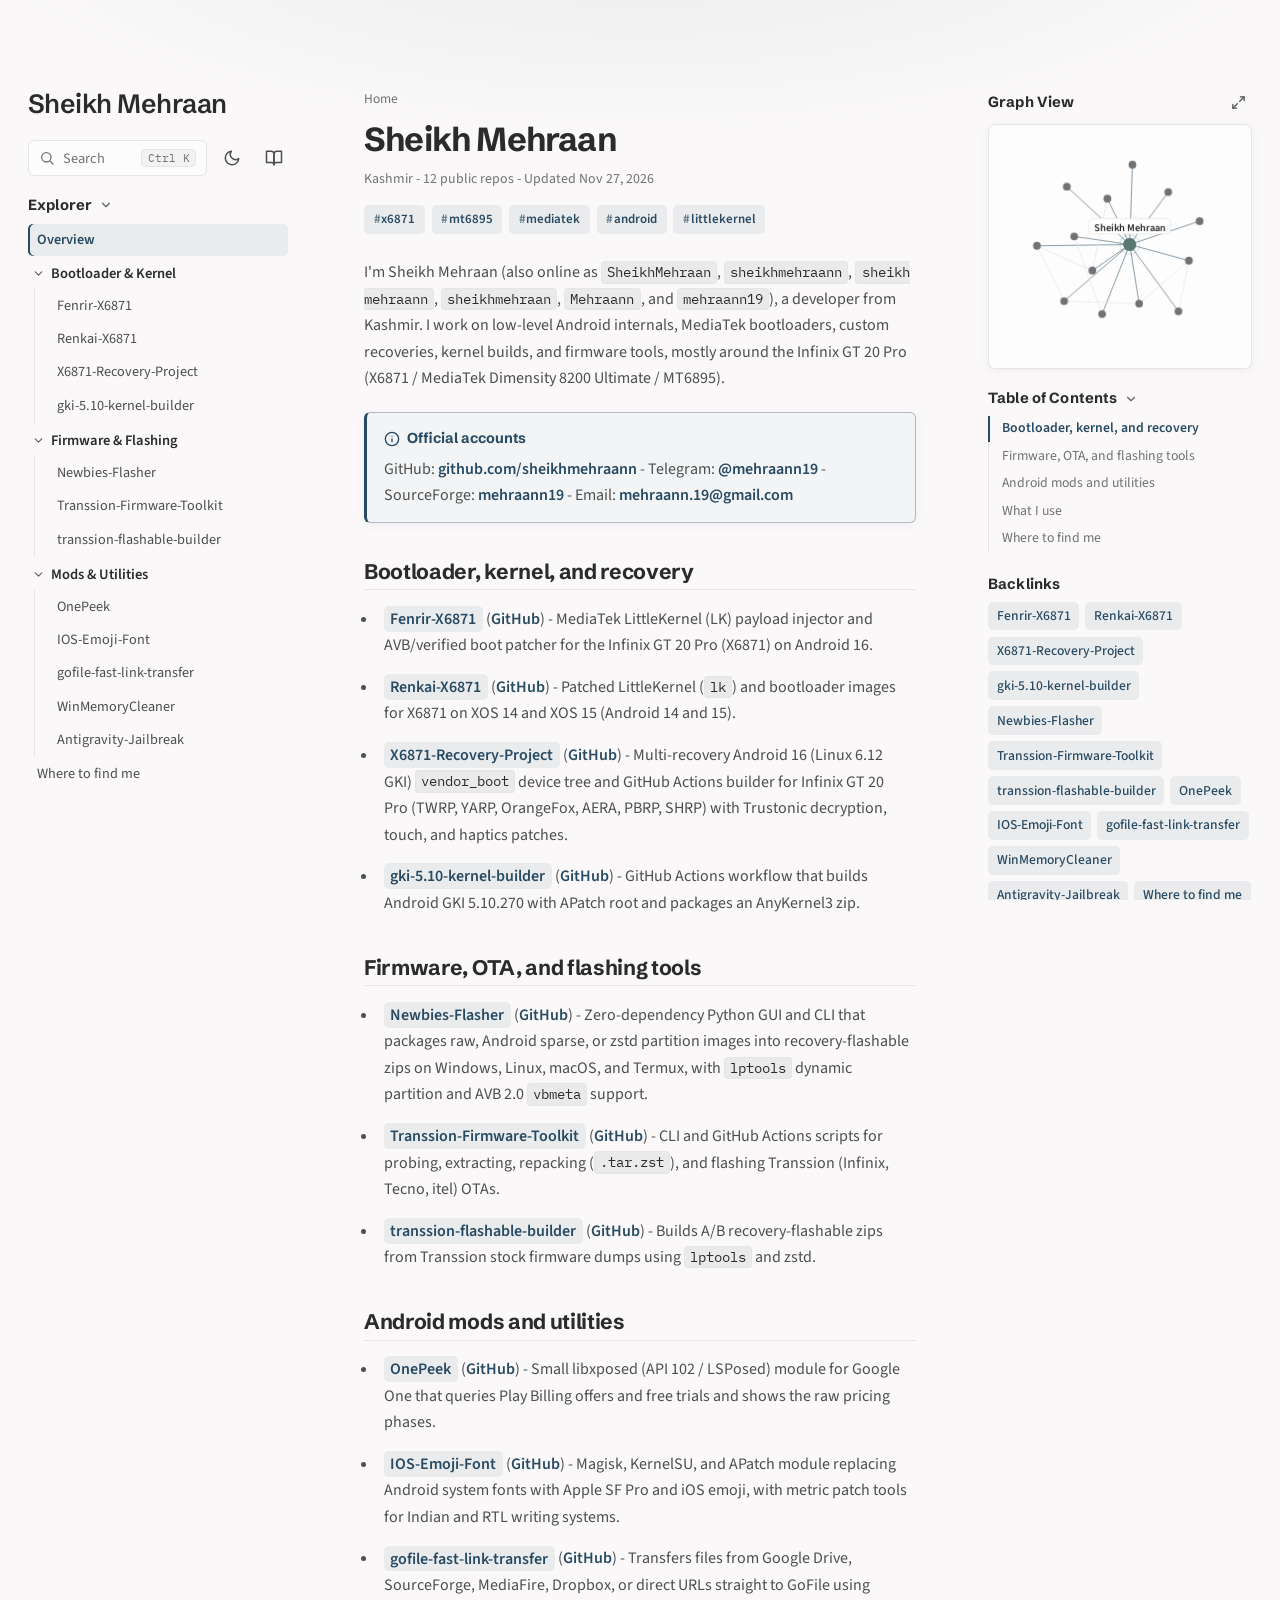
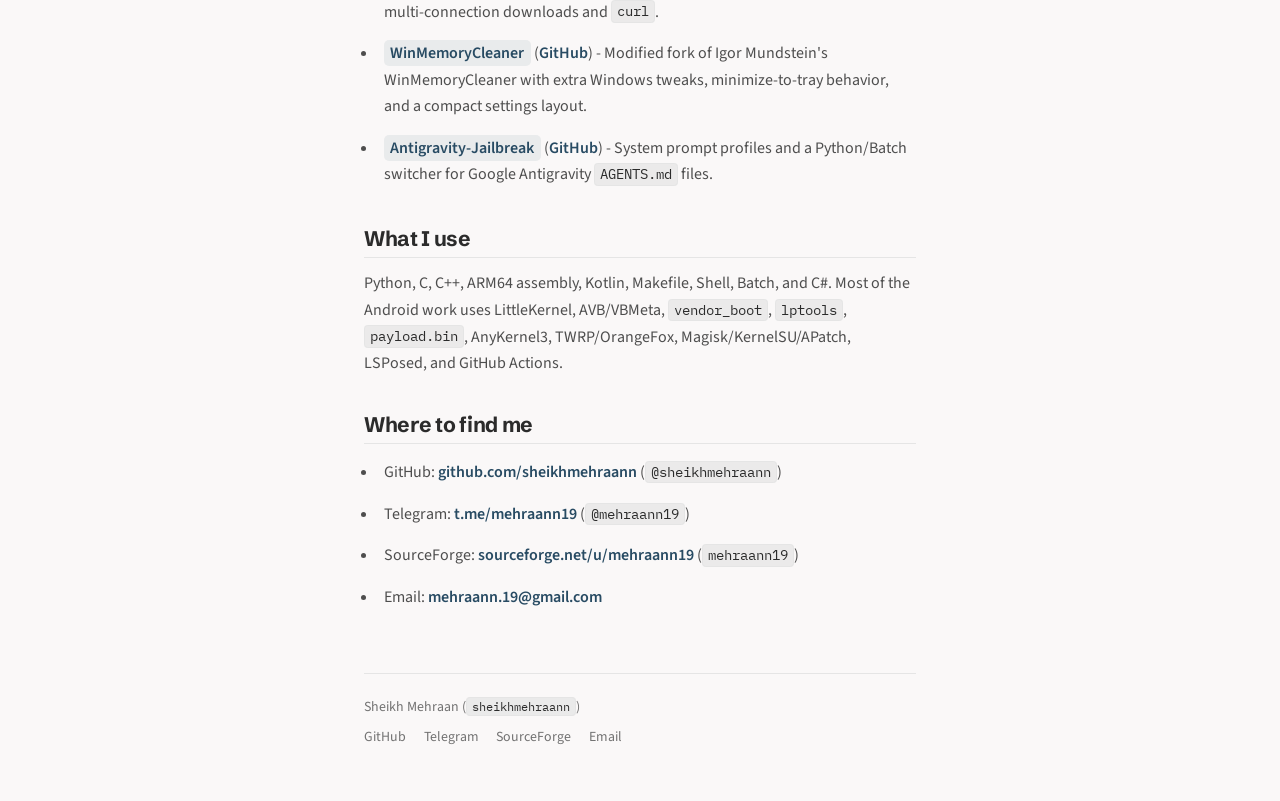
==== commit c53e5e6e: "Add smooth Quartz animations, link hover popovers, progress bar, and interactive graph polish" ====
--- a/index.html
+++ b/index.html
@@ -60,6 +60,7 @@
   </script>
 </head>
 <body>
+  <div class="reading-progress" id="reading-progress" aria-hidden="true"></div>
   <div id="quartz-root" class="page">
     <div id="quartz-body">
       <aside class="left sidebar">
@@ -100,36 +101,42 @@
                   <svg class="chevron" viewBox="0 0 24 24" width="13" height="13" fill="none" stroke="currentColor" stroke-width="2" stroke-linecap="round" stroke-linejoin="round"><polyline points="6 9 12 15 18 9"></polyline></svg>
                   <span>Bootloader &amp; Kernel</span>
                 </button>
-                <ul class="folder-ul">
-                  <li><a href="#fenrir-x6871" class="explorer-link" data-note="fenrir-x6871">Fenrir-X6871</a></li>
-                  <li><a href="#renkai-x6871" class="explorer-link" data-note="renkai-x6871">Renkai-X6871</a></li>
-                  <li><a href="#x6871-recovery-project" class="explorer-link" data-note="x6871-recovery-project">X6871-Recovery-Project</a></li>
-                  <li><a href="#gki-5-10-kernel-builder" class="explorer-link" data-note="gki-5-10-kernel-builder">gki-5.10-kernel-builder</a></li>
-                </ul>
+                <div class="folder-outer">
+                  <ul class="folder-ul">
+                    <li><a href="#fenrir-x6871" class="explorer-link" data-note="fenrir-x6871">Fenrir-X6871</a></li>
+                    <li><a href="#renkai-x6871" class="explorer-link" data-note="renkai-x6871">Renkai-X6871</a></li>
+                    <li><a href="#x6871-recovery-project" class="explorer-link" data-note="x6871-recovery-project">X6871-Recovery-Project</a></li>
+                    <li><a href="#gki-5-10-kernel-builder" class="explorer-link" data-note="gki-5-10-kernel-builder">gki-5.10-kernel-builder</a></li>
+                  </ul>
+                </div>
               </li>
               <li class="folder open">
                 <button type="button" class="folder-toggle" aria-expanded="true">
                   <svg class="chevron" viewBox="0 0 24 24" width="13" height="13" fill="none" stroke="currentColor" stroke-width="2" stroke-linecap="round" stroke-linejoin="round"><polyline points="6 9 12 15 18 9"></polyline></svg>
                   <span>Firmware &amp; Flashing</span>
                 </button>
-                <ul class="folder-ul">
-                  <li><a href="#newbies-flasher" class="explorer-link" data-note="newbies-flasher">Newbies-Flasher</a></li>
-                  <li><a href="#transsion-firmware-toolkit" class="explorer-link" data-note="transsion-firmware-toolkit">Transsion-Firmware-Toolkit</a></li>
-                  <li><a href="#transsion-flashable-builder" class="explorer-link" data-note="transsion-flashable-builder">transsion-flashable-builder</a></li>
-                </ul>
+                <div class="folder-outer">
+                  <ul class="folder-ul">
+                    <li><a href="#newbies-flasher" class="explorer-link" data-note="newbies-flasher">Newbies-Flasher</a></li>
+                    <li><a href="#transsion-firmware-toolkit" class="explorer-link" data-note="transsion-firmware-toolkit">Transsion-Firmware-Toolkit</a></li>
+                    <li><a href="#transsion-flashable-builder" class="explorer-link" data-note="transsion-flashable-builder">transsion-flashable-builder</a></li>
+                  </ul>
+                </div>
               </li>
               <li class="folder open">
                 <button type="button" class="folder-toggle" aria-expanded="true">
                   <svg class="chevron" viewBox="0 0 24 24" width="13" height="13" fill="none" stroke="currentColor" stroke-width="2" stroke-linecap="round" stroke-linejoin="round"><polyline points="6 9 12 15 18 9"></polyline></svg>
                   <span>Mods &amp; Utilities</span>
                 </button>
-                <ul class="folder-ul">
-                  <li><a href="#onepeek" class="explorer-link" data-note="onepeek">OnePeek</a></li>
-                  <li><a href="#ios-emoji-font" class="explorer-link" data-note="ios-emoji-font">IOS-Emoji-Font</a></li>
-                  <li><a href="#gofile-fast-link-transfer" class="explorer-link" data-note="gofile-fast-link-transfer">gofile-fast-link-transfer</a></li>
-                  <li><a href="#winmemorycleaner" class="explorer-link" data-note="winmemorycleaner">WinMemoryCleaner</a></li>
-                  <li><a href="#antigravity-jailbreak" class="explorer-link" data-note="antigravity-jailbreak">Antigravity-Jailbreak</a></li>
-                </ul>
+                <div class="folder-outer">
+                  <ul class="folder-ul">
+                    <li><a href="#onepeek" class="explorer-link" data-note="onepeek">OnePeek</a></li>
+                    <li><a href="#ios-emoji-font" class="explorer-link" data-note="ios-emoji-font">IOS-Emoji-Font</a></li>
+                    <li><a href="#gofile-fast-link-transfer" class="explorer-link" data-note="gofile-fast-link-transfer">gofile-fast-link-transfer</a></li>
+                    <li><a href="#winmemorycleaner" class="explorer-link" data-note="winmemorycleaner">WinMemoryCleaner</a></li>
+                    <li><a href="#antigravity-jailbreak" class="explorer-link" data-note="antigravity-jailbreak">Antigravity-Jailbreak</a></li>
+                  </ul>
+                </div>
               </li>
               <li><a href="#contact" class="explorer-link" data-note="contact">Where to find me</a></li>
             </ul>
@@ -260,7 +267,7 @@
   <div class="global-graph-container" id="global-graph-modal" aria-hidden="true">
     <div class="global-graph-outer">
       <div class="global-graph-bar">
-        <span>Global Graph - click any node to open</span>
+        <span>Global Graph - drag nodes, scroll to zoom, click to open</span>
         <button type="button" class="icon-button" id="global-graph-close-btn" aria-label="Close global graph">
           <svg viewBox="0 0 24 24" width="18" height="18" fill="none" stroke="currentColor" stroke-width="2" stroke-linecap="round" stroke-linejoin="round"><line x1="18" y1="6" x2="6" y2="18"></line><line x1="6" y1="6" x2="18" y2="18"></line></svg>
         </button>
@@ -271,6 +278,8 @@
     </div>
   </div>
 
+  <div class="note-popover" id="note-popover" aria-hidden="true"></div>
+
   <script src="./quartz.js"></script>
 </body>
 </html>
--- a/quartz.css
+++ b/quartz.css
@@ -8,6 +8,11 @@
   --tertiary: #587971;
   --highlight: #8f9fa926;
   --textHighlight: #fff23688;
+  --surface: #ffffff;
+  --shadow-sm: 0 2px 10px rgba(20, 28, 38, 0.05);
+  --shadow-md: 0 12px 34px rgba(20, 28, 38, 0.11);
+  --shadow-lg: 0 20px 60px rgba(20, 28, 38, 0.18);
+  --ease-out: cubic-bezier(0.22, 1, 0.36, 1);
   --titleFont: "Schibsted Grotesk", system-ui, "Segoe UI", Roboto, Helvetica, Arial, sans-serif;
   --headerFont: "Schibsted Grotesk", system-ui, "Segoe UI", Roboto, Helvetica, Arial, sans-serif;
   --bodyFont: "Source Sans 3", system-ui, "Segoe UI", Roboto, Helvetica, Arial, sans-serif;
@@ -16,14 +21,18 @@
 
 :root[saved-theme="dark"] {
   --light: #161618;
-  --lightgray: #393639;
-  --gray: #7f7f7f;
-  --darkgray: #d4d4d4;
-  --dark: #ebebec;
+  --lightgray: #2d2b30;
+  --gray: #84848a;
+  --darkgray: #d4d4d8;
+  --dark: #efefef;
   --secondary: #7b97aa;
   --tertiary: #84a59d;
-  --highlight: #8f9fa926;
+  --highlight: #8f9fa924;
   --textHighlight: #b3aa0288;
+  --surface: #1c1c20;
+  --shadow-sm: 0 2px 12px rgba(0, 0, 0, 0.25);
+  --shadow-md: 0 14px 38px rgba(0, 0, 0, 0.42);
+  --shadow-lg: 0 24px 68px rgba(0, 0, 0, 0.58);
 }
 
 *, *::before, *::after {
@@ -36,21 +45,73 @@
   background-color: var(--light);
 }
 
+:root.theme-transition,
+:root.theme-transition body,
+:root.theme-transition .callout,
+:root.theme-transition .repo-meta-grid,
+:root.theme-transition .graph-outer,
+:root.theme-transition .search-button,
+:root.theme-transition .note-popover,
+:root.theme-transition code {
+  transition: background-color 240ms var(--ease-out), color 200ms var(--ease-out), border-color 220ms var(--ease-out), box-shadow 220ms var(--ease-out);
+}
+
 body {
   margin: 0;
   background-color: var(--light);
+  background-image: radial-gradient(ellipse 75% 320px at 50% -90px, color-mix(in srgb, var(--secondary) 7%, transparent), transparent 72%);
+  background-repeat: no-repeat;
   color: var(--darkgray);
   font-family: var(--bodyFont);
   font-size: 16px;
-  line-height: 1.65;
+  line-height: 1.66;
   -webkit-font-smoothing: antialiased;
+  text-rendering: optimizeLegibility;
+}
+
+::selection {
+  background-color: color-mix(in srgb, var(--secondary) 28%, transparent);
+  color: var(--dark);
+}
+
+::-webkit-scrollbar {
+  width: 7px;
+  height: 7px;
+}
+
+::-webkit-scrollbar-track {
+  background: transparent;
+}
+
+::-webkit-scrollbar-thumb {
+  background: color-mix(in srgb, var(--gray) 32%, transparent);
+  border-radius: 999px;
+}
+
+::-webkit-scrollbar-thumb:hover {
+  background: color-mix(in srgb, var(--gray) 55%, transparent);
+}
+
+.reading-progress {
+  position: fixed;
+  top: 0;
+  left: 0;
+  width: 100%;
+  height: 2px;
+  z-index: 1000;
+  pointer-events: none;
+  transform-origin: left center;
+  transform: scaleX(0);
+  background: linear-gradient(90deg, var(--secondary), var(--tertiary));
+  opacity: 0.9;
+  will-change: transform;
 }
 
 a {
   color: var(--secondary);
   font-weight: 600;
   text-decoration: none;
-  transition: color 0.18s ease;
+  transition: color 180ms var(--ease-out), background-color 180ms var(--ease-out), transform 180ms var(--ease-out), border-color 180ms var(--ease-out);
 }
 
 a:hover {
@@ -60,36 +121,46 @@
 a.internal {
   background-color: var(--highlight);
   border-radius: 5px;
-  padding: 0.05rem 0.28rem;
+  padding: 0.06rem 0.34rem;
   line-height: 1.4rem;
+  border: 1px solid transparent;
+}
+
+a.internal:hover {
+  background-color: color-mix(in srgb, var(--secondary) 16%, transparent);
+  border-color: color-mix(in srgb, var(--secondary) 25%, transparent);
 }
 
 a.internal.tag-link::before {
   content: "#";
+  opacity: 0.72;
+  margin-right: 0.04rem;
 }
 
 code {
   font-family: var(--codeFont);
-  font-size: 0.88em;
-  color: var(--dark);
-  background-color: var(--lightgray);
+  font-size: 0.86em;
+  color: var(--dark);
+  background-color: color-mix(in srgb, var(--lightgray) 72%, transparent);
+  border: 1px solid color-mix(in srgb, var(--lightgray) 90%, transparent);
   border-radius: 4px;
-  padding: 0.1rem 0.3rem;
+  padding: 0.08rem 0.32rem;
 }
 
 pre {
   font-family: var(--codeFont);
   font-size: 0.86rem;
-  line-height: 1.5;
+  line-height: 1.55;
   border: 1px solid var(--lightgray);
   border-radius: 6px;
-  padding: 0.85rem 1rem;
+  padding: 0.9rem 1.05rem;
   overflow-x: auto;
-  background-color: color-mix(in srgb, var(--lightgray) 35%, var(--light));
+  background-color: color-mix(in srgb, var(--surface) 70%, var(--light));
 }
 
 pre code {
   background: none;
+  border: none;
   padding: 0;
   font-size: inherit;
 }
@@ -98,14 +169,45 @@
   font-family: var(--headerFont);
   color: var(--dark);
   font-weight: 700;
-  line-height: 1.3;
+  line-height: 1.28;
+}
+
+@keyframes quartzFadeUp {
+  from {
+    opacity: 0;
+    transform: translateY(9px);
+  }
+  to {
+    opacity: 1;
+    transform: translateY(0);
+  }
+}
+
+@keyframes quartzFadeIn {
+  from {
+    opacity: 0;
+  }
+  to {
+    opacity: 1;
+  }
+}
+
+@keyframes iconSpin {
+  from {
+    transform: rotate(-35deg) scale(0.82);
+    opacity: 0.6;
+  }
+  to {
+    transform: rotate(0deg) scale(1);
+    opacity: 1;
+  }
 }
 
 .page > #quartz-body {
   display: grid;
   grid-template:
     "grid-sidebar-left grid-center grid-sidebar-right" / 320px minmax(0, 1fr) 320px;
-  gap: 5px;
+  gap: 8px;
   max-width: 1500px;
   margin: 0 auto;
   min-height: 100vh;
@@ -126,22 +228,25 @@
 
 :root[reader-mode="on"] .reader-exit-bar {
   display: block;
+  animation: quartzFadeIn 220ms var(--ease-out);
 }
 
 .reader-exit-btn {
   background: transparent;
   border: 1px solid var(--lightgray);
-  border-radius: 5px;
+  border-radius: 6px;
   color: var(--darkgray);
   font-family: var(--bodyFont);
   font-size: 0.85rem;
-  padding: 0.3rem 0.7rem;
+  padding: 0.34rem 0.78rem;
   cursor: pointer;
+  transition: border-color 180ms ease, color 180ms ease, background-color 180ms ease;
 }
 
 .reader-exit-btn:hover {
-  border-color: var(--gray);
-  color: var(--dark);
+  border-color: var(--secondary);
+  color: var(--dark);
+  background-color: var(--highlight);
 }
 
 .sidebar {
@@ -151,8 +256,9 @@
   padding: 5.5rem 1.75rem 2rem;
   display: flex;
   flex-direction: column;
-  gap: 1.25rem;
+  gap: 1.3rem;
   overflow-y: auto;
+  animation: quartzFadeIn 380ms var(--ease-out);
 }
 
 .sidebar.left {
@@ -167,10 +273,6 @@
   display: flex;
   align-items: center;
   gap: 0.5rem;
-}
-
-.mobile-explorer-btn {
-  display: none;
 }
 
 .page-title {
@@ -178,6 +280,7 @@
   font-size: 1.65rem;
   font-family: var(--titleFont);
   line-height: 1.2;
+  letter-spacing: -0.02em;
 }
 
 .page-title a {
@@ -199,51 +302,67 @@
   display: flex;
   align-items: center;
   gap: 0.5rem;
-  height: 2.15rem;
-  padding: 0 0.6rem;
+  height: 2.2rem;
+  padding: 0 0.62rem;
   border: 1px solid var(--lightgray);
-  border-radius: 5px;
-  background-color: transparent;
+  border-radius: 6px;
+  background-color: color-mix(in srgb, var(--surface) 55%, transparent);
   color: var(--gray);
   font-family: var(--bodyFont);
   font-size: 0.9rem;
   cursor: pointer;
-  transition: border-color 0.15s ease, color 0.15s ease;
+  transition: border-color 180ms var(--ease-out), color 180ms var(--ease-out), background-color 180ms var(--ease-out), box-shadow 180ms var(--ease-out);
 }
 
 .search-button:hover {
-  border-color: var(--gray);
-  color: var(--dark);
+  border-color: color-mix(in srgb, var(--secondary) 55%, var(--lightgray));
+  color: var(--dark);
+  background-color: var(--surface);
+  box-shadow: var(--shadow-sm);
 }
 
 .search-button kbd {
   margin-left: auto;
   font-family: var(--codeFont);
-  font-size: 0.7rem;
+  font-size: 0.68rem;
   color: var(--gray);
   border: 1px solid var(--lightgray);
   border-radius: 4px;
-  padding: 0.05rem 0.3rem;
+  padding: 0.06rem 0.34rem;
+  background-color: color-mix(in srgb, var(--lightgray) 45%, transparent);
 }
 
 .icon-button {
   display: inline-flex;
   align-items: center;
   justify-content: center;
-  width: 2.15rem;
-  height: 2.15rem;
+  width: 2.2rem;
+  height: 2.2rem;
   border: 1px solid transparent;
-  border-radius: 5px;
+  border-radius: 6px;
   background: transparent;
   color: var(--darkgray);
   cursor: pointer;
   padding: 0;
-  transition: background-color 0.15s ease, color 0.15s ease;
+  transition: background-color 180ms var(--ease-out), color 180ms var(--ease-out), border-color 180ms var(--ease-out), transform 140ms var(--ease-out);
+}
+
+.icon-button.mobile-explorer-btn {
+  display: none;
 }
 
 .icon-button:hover {
-  background-color: var(--lightgray);
-  color: var(--dark);
+  background-color: var(--highlight);
+  border-color: var(--lightgray);
+  color: var(--dark);
+}
+
+.icon-button:active {
+  transform: scale(0.93);
+}
+
+.icon-button.spin svg {
+  animation: iconSpin 280ms var(--ease-out);
 }
 
 :root[saved-theme="light"] .darkmode .sun-icon,
@@ -269,12 +388,17 @@
   background: none;
   border: none;
   padding: 0;
-  margin-bottom: 0.45rem;
+  margin-bottom: 0.5rem;
   font-family: var(--headerFont);
-  font-size: 0.95rem;
+  font-size: 0.92rem;
   font-weight: 700;
+  letter-spacing: 0.01em;
   color: var(--dark);
   cursor: pointer;
+}
+
+.explorer-title-btn:hover {
+  color: var(--secondary);
 }
 
 .explorer.collapsed .explorer-content {
@@ -286,8 +410,9 @@
 }
 
 .chevron {
-  transition: transform 0.18s ease;
+  transition: transform 220ms var(--ease-out);
   flex-shrink: 0;
+  opacity: 0.75;
 }
 
 .explorer-content {
@@ -302,14 +427,26 @@
   padding: 0;
 }
 
+.folder-outer {
+  display: grid;
+  grid-template-rows: 0fr;
+  opacity: 0;
+  transition: grid-template-rows 240ms var(--ease-out), opacity 180ms ease;
+}
+
+.folder-outer > .folder-ul {
+  overflow: hidden;
+}
+
+.folder.open > .folder-outer {
+  grid-template-rows: 1fr;
+  opacity: 1;
+}
+
 .folder-ul {
   padding-left: 0.85rem;
-  margin-left: 0.35rem;
+  margin-left: 0.38rem;
   border-left: 1px solid var(--lightgray);
-}
-
-.folder:not(.open) > .folder-ul {
-  display: none;
 }
 
 .folder:not(.open) > .folder-toggle .chevron {
@@ -319,64 +456,98 @@
 .folder-toggle {
   display: flex;
   align-items: center;
-  gap: 0.35rem;
+  gap: 0.38rem;
   width: 100%;
   background: none;
   border: none;
-  padding: 0.28rem 0.2rem;
+  padding: 0.3rem 0.22rem;
+  margin-top: 0.15rem;
   font-family: var(--bodyFont);
-  font-size: 0.92rem;
+  font-size: 0.91rem;
   font-weight: 600;
   color: var(--dark);
   cursor: pointer;
   text-align: left;
-  border-radius: 4px;
+  border-radius: 5px;
+  transition: color 160ms ease, background-color 160ms ease;
 }
 
 .folder-toggle:hover {
   color: var(--secondary);
+  background-color: color-mix(in srgb, var(--highlight) 60%, transparent);
 }
 
 .explorer-link {
   display: block;
-  padding: 0.24rem 0.45rem;
+  padding: 0.26rem 0.55rem;
   margin: 0.08rem 0;
-  border-radius: 4px;
-  font-size: 0.9rem;
+  border-radius: 5px;
+  font-size: 0.89rem;
   font-weight: 400;
   color: var(--darkgray);
   overflow-wrap: anywhere;
+  transition: color 160ms var(--ease-out), background-color 160ms var(--ease-out), transform 180ms var(--ease-out), box-shadow 180ms var(--ease-out);
 }
 
 .explorer-link:hover {
   color: var(--dark);
   background-color: var(--highlight);
+  transform: translateX(2px);
 }
 
 .explorer-link.active {
   color: var(--secondary);
   font-weight: 600;
   background-color: var(--highlight);
+  box-shadow: inset 2px 0 0 var(--secondary);
 }
 
 .center {
   grid-area: grid-center;
   width: 100%;
-  max-width: 750px;
+  max-width: 760px;
   margin: 0 auto;
-  padding: 5.5rem 2rem 3rem;
+  padding: 5.5rem 2.25rem 3.25rem;
+}
+
+.center.note-entering .page-header {
+  animation: quartzFadeUp 260ms var(--ease-out) both;
+}
+
+.center.note-entering article > * {
+  animation: quartzFadeUp 300ms var(--ease-out) both;
+}
+
+.center.note-entering article > *:nth-child(2) {
+  animation-delay: 28ms;
+}
+
+.center.note-entering article > *:nth-child(3) {
+  animation-delay: 52ms;
+}
+
+.center.note-entering article > *:nth-child(4) {
+  animation-delay: 76ms;
+}
+
+.center.note-entering article > *:nth-child(5) {
+  animation-delay: 100ms;
+}
+
+.center.note-entering article > *:nth-child(n+6) {
+  animation-delay: 120ms;
 }
 
 .page-header {
-  margin-bottom: 1.5rem;
+  margin-bottom: 1.6rem;
 }
 
 .breadcrumbs {
   display: flex;
   flex-wrap: wrap;
   align-items: center;
-  gap: 0.4rem;
-  font-size: 0.85rem;
+  gap: 0.42rem;
+  font-size: 0.84rem;
   color: var(--gray);
   margin-bottom: 0.5rem;
 }
@@ -392,55 +563,69 @@
 
 .article-title {
   margin: 0 0 0.45rem;
-  font-size: 2rem;
-  letter-spacing: -0.015em;
+  font-size: 2.08rem;
+  letter-spacing: -0.024em;
 }
 
 .content-meta {
-  margin: 0 0 0.8rem;
-  font-size: 0.88rem;
+  margin: 0 0 0.85rem;
+  font-size: 0.87rem;
   color: var(--gray);
 }
 
 .tags {
   display: flex;
   flex-wrap: wrap;
-  gap: 0.4rem;
+  gap: 0.42rem;
   list-style: none;
   margin: 0;
   padding: 0;
 }
 
 .tags li a {
-  font-size: 0.82rem;
-  padding: 0.14rem 0.5rem;
+  display: inline-block;
+  font-size: 0.81rem;
+  padding: 0.14rem 0.54rem;
+}
+
+.tags li a:hover {
+  transform: translateY(-1px);
 }
 
 article p {
-  margin: 0 0 1rem;
+  margin: 0 0 1.05rem;
 }
 
 article h2 {
-  font-size: 1.35rem;
-  margin: 2rem 0 0.7rem;
-  padding-bottom: 0.25rem;
+  font-size: 1.32rem;
+  letter-spacing: -0.015em;
+  margin: 2.15rem 0 0.78rem;
+  padding-bottom: 0.3rem;
   border-bottom: 1px solid var(--lightgray);
   scroll-margin-top: 2rem;
 }
 
 article h3 {
-  font-size: 1.08rem;
-  margin: 1.4rem 0 0.5rem;
+  font-size: 1.06rem;
+  margin: 1.45rem 0 0.5rem;
   scroll-margin-top: 2rem;
 }
 
 article ul {
-  margin: 0 0 1rem;
-  padding-left: 1.3rem;
+  margin: 0 0 1.15rem;
+  padding-left: 1.25rem;
 }
 
 article li {
-  margin-bottom: 0.5rem;
+  margin-bottom: 0.58rem;
+  padding: 0.18rem 0.4rem;
+  margin-left: -0.4rem;
+  border-radius: 5px;
+  transition: background-color 180ms var(--ease-out);
+}
+
+article li:hover {
+  background-color: color-mix(in srgb, var(--highlight) 52%, transparent);
 }
 
 article hr {
@@ -450,11 +635,18 @@
 }
 
 .callout {
-  border: 1px solid color-mix(in srgb, var(--secondary) 35%, var(--lightgray));
-  background-color: color-mix(in srgb, var(--secondary) 7%, var(--light));
+  border: 1px solid color-mix(in srgb, var(--secondary) 28%, var(--lightgray));
+  border-left: 3px solid var(--secondary);
+  background-color: color-mix(in srgb, var(--secondary) 6%, var(--surface));
   border-radius: 6px;
-  padding: 0.75rem 1rem;
-  margin: 1.1rem 0 1.4rem;
+  padding: 0.85rem 1.08rem;
+  margin: 1.25rem 0 1.55rem;
+  box-shadow: var(--shadow-sm);
+  transition: border-color 200ms ease, box-shadow 200ms ease;
+}
+
+.callout:hover {
+  border-color: color-mix(in srgb, var(--secondary) 45%, var(--lightgray));
 }
 
 .callout-title {
@@ -462,10 +654,10 @@
   align-items: center;
   gap: 0.45rem;
   font-family: var(--headerFont);
-  font-size: 0.92rem;
+  font-size: 0.9rem;
   font-weight: 700;
   color: var(--secondary);
-  margin-bottom: 0.3rem;
+  margin-bottom: 0.32rem;
 }
 
 .callout-content p:last-child {
@@ -475,23 +667,25 @@
 .repo-meta-grid {
   display: grid;
   grid-template-columns: repeat(auto-fit, minmax(140px, 1fr));
-  gap: 0.6rem;
-  margin: 1rem 0 1.35rem;
-  padding: 0.75rem 0.9rem;
+  gap: 0.75rem;
+  margin: 1.1rem 0 1.45rem;
+  padding: 0.88rem 1.02rem;
   border: 1px solid var(--lightgray);
-  border-radius: 6px;
+  border-radius: 7px;
+  background-color: color-mix(in srgb, var(--surface) 60%, var(--light));
+  box-shadow: var(--shadow-sm);
 }
 
 .repo-meta-item {
   display: flex;
   flex-direction: column;
-  gap: 0.1rem;
+  gap: 0.14rem;
 }
 
 .repo-meta-label {
-  font-size: 0.75rem;
+  font-size: 0.72rem;
   text-transform: uppercase;
-  letter-spacing: 0.04em;
+  letter-spacing: 0.055em;
   color: var(--gray);
 }
 
@@ -504,56 +698,67 @@
 .repo-action-row {
   display: flex;
   flex-wrap: wrap;
-  gap: 0.6rem;
-  margin: 1.25rem 0 0.5rem;
+  gap: 0.65rem;
+  margin: 1.4rem 0 0.5rem;
 }
 
 .repo-btn {
   display: inline-flex;
   align-items: center;
   gap: 0.4rem;
-  padding: 0.4rem 0.85rem;
-  border-radius: 5px;
+  padding: 0.44rem 0.95rem;
+  border-radius: 6px;
   border: 1px solid var(--secondary);
   background-color: var(--secondary);
   color: var(--light);
-  font-size: 0.9rem;
+  font-size: 0.89rem;
   font-weight: 600;
+  box-shadow: var(--shadow-sm);
+  transition: background-color 180ms var(--ease-out), border-color 180ms var(--ease-out), transform 160ms var(--ease-out), box-shadow 180ms var(--ease-out), color 180ms var(--ease-out);
 }
 
 .repo-btn:hover {
   background-color: var(--tertiary);
   border-color: var(--tertiary);
   color: var(--light);
+  transform: translateY(-1px);
+  box-shadow: var(--shadow-md);
+}
+
+.repo-btn:active {
+  transform: translateY(0);
 }
 
 .repo-btn.secondary-btn {
   background-color: transparent;
   border-color: var(--lightgray);
   color: var(--darkgray);
+  box-shadow: none;
 }
 
 .repo-btn.secondary-btn:hover {
-  border-color: var(--gray);
-  color: var(--dark);
+  border-color: var(--secondary);
+  background-color: var(--highlight);
+  color: var(--dark);
+  box-shadow: var(--shadow-sm);
 }
 
 .site-footer {
-  margin-top: 3.5rem;
-  padding-top: 1.25rem;
+  margin-top: 3.75rem;
+  padding-top: 1.35rem;
   border-top: 1px solid var(--lightgray);
-  font-size: 0.88rem;
+  font-size: 0.87rem;
   color: var(--gray);
 }
 
 .site-footer p {
-  margin: 0 0 0.4rem;
+  margin: 0 0 0.45rem;
 }
 
 .site-footer ul {
   display: flex;
   flex-wrap: wrap;
-  gap: 1rem;
+  gap: 1.1rem;
   list-style: none;
   margin: 0;
   padding: 0;
@@ -572,30 +777,38 @@
   display: flex;
   align-items: center;
   justify-content: space-between;
-  margin-bottom: 0.45rem;
+  margin-bottom: 0.48rem;
 }
 
 .graph h3,
 .toc h3,
 .backlinks h3 {
   margin: 0;
-  font-size: 0.95rem;
+  font-size: 0.92rem;
   font-weight: 700;
+  letter-spacing: 0.01em;
   color: var(--dark);
 }
 
 .graph-expand-btn {
-  width: 1.7rem;
-  height: 1.7rem;
+  width: 1.75rem;
+  height: 1.75rem;
 }
 
 .graph-outer {
   position: relative;
-  height: 240px;
+  height: 245px;
   border: 1px solid var(--lightgray);
-  border-radius: 5px;
+  border-radius: 7px;
   overflow: hidden;
-  background-color: var(--light);
+  background-color: color-mix(in srgb, var(--surface) 65%, var(--light));
+  box-shadow: var(--shadow-sm);
+  transition: border-color 200ms var(--ease-out), box-shadow 200ms var(--ease-out);
+}
+
+.graph-outer:hover {
+  border-color: color-mix(in srgb, var(--secondary) 45%, var(--lightgray));
+  box-shadow: var(--shadow-md);
 }
 
 #graph-canvas,
@@ -618,9 +831,13 @@
   background: none;
   border: none;
   padding: 0;
-  margin-bottom: 0.45rem;
+  margin-bottom: 0.5rem;
   cursor: pointer;
   color: var(--dark);
+}
+
+.toc-header:hover h3 {
+  color: var(--secondary);
 }
 
 .toc.collapsed .toc-content {
@@ -635,62 +852,142 @@
   list-style: none;
   margin: 0;
   padding: 0;
+  border-left: 1px solid var(--lightgray);
 }
 
 .toc-content li {
-  margin: 0.25rem 0;
-}
-
-.toc-content li.depth-3 {
-  padding-left: 0.85rem;
+  margin: 0.14rem 0;
+}
+
+.toc-content li.depth-3 a {
+  padding-left: 1.4rem;
 }
 
 .toc-content a {
-  font-size: 0.87rem;
+  font-size: 0.86rem;
   font-weight: 400;
   color: var(--gray);
   display: block;
-  line-height: 1.4;
-}
-
-.toc-content a:hover,
+  line-height: 1.42;
+  padding: 0.18rem 0 0.18rem 0.78rem;
+  margin-left: -1px;
+  border-left: 2px solid transparent;
+  transition: color 180ms var(--ease-out), border-color 180ms var(--ease-out), transform 180ms var(--ease-out);
+}
+
+.toc-content a:hover {
+  color: var(--dark);
+  border-left-color: color-mix(in srgb, var(--secondary) 45%, transparent);
+}
+
 .toc-content a.in-view {
-  color: var(--dark);
+  color: var(--secondary);
   font-weight: 600;
+  border-left-color: var(--secondary);
 }
 
 .backlinks h3 {
-  margin-bottom: 0.45rem;
+  margin-bottom: 0.5rem;
 }
 
 .backlinks ul {
   list-style: none;
   margin: 0;
   padding: 0;
+  display: flex;
+  flex-wrap: wrap;
+  gap: 0.38rem;
 }
 
 .backlinks li {
-  margin: 0.3rem 0;
+  margin: 0;
 }
 
 .backlinks a {
-  font-size: 0.88rem;
-  font-weight: 400;
+  display: inline-block;
+  font-size: 0.85rem;
+  font-weight: 500;
+  padding: 0.14rem 0.48rem;
+}
+
+.note-popover {
+  position: fixed;
+  z-index: 950;
+  width: 320px;
+  max-width: calc(100vw - 24px);
+  padding: 0.85rem 1rem;
+  border-radius: 8px;
+  border: 1px solid color-mix(in srgb, var(--secondary) 30%, var(--lightgray));
+  background-color: color-mix(in srgb, var(--surface) 94%, var(--light));
+  backdrop-filter: blur(10px);
+  -webkit-backdrop-filter: blur(10px);
+  box-shadow: var(--shadow-lg);
+  pointer-events: none;
+  opacity: 0;
+  visibility: hidden;
+  transform: translateY(6px) scale(0.98);
+  transition: opacity 160ms var(--ease-out), transform 180ms var(--ease-out), visibility 160ms ease;
+}
+
+.note-popover.visible {
+  opacity: 1;
+  visibility: visible;
+  transform: translateY(0) scale(1);
+}
+
+.note-popover h4 {
+  margin: 0 0 0.2rem;
+  font-size: 0.96rem;
+  color: var(--dark);
+}
+
+.note-popover .popover-meta {
+  font-size: 0.78rem;
+  color: var(--gray);
+  margin: 0 0 0.48rem;
+}
+
+.note-popover .popover-summary {
+  font-size: 0.86rem;
+  line-height: 1.48;
+  color: var(--darkgray);
+  margin: 0 0 0.55rem;
+}
+
+.note-popover .popover-tags {
+  display: flex;
+  flex-wrap: wrap;
+  gap: 0.28rem;
+}
+
+.note-popover .popover-tag {
+  font-size: 0.74rem;
+  color: var(--secondary);
+  background-color: var(--highlight);
+  padding: 0.06rem 0.36rem;
+  border-radius: 4px;
+  font-weight: 600;
 }
 
 .search-container {
   position: fixed;
   inset: 0;
   z-index: 999;
-  display: none;
-  background-color: rgba(0, 0, 0, 0.35);
-  backdrop-filter: blur(4px);
-  -webkit-backdrop-filter: blur(4px);
+  display: block;
+  opacity: 0;
+  visibility: hidden;
+  pointer-events: none;
+  background-color: rgba(10, 12, 16, 0.42);
+  backdrop-filter: blur(5px);
+  -webkit-backdrop-filter: blur(5px);
   padding: 10vh 1rem 2rem;
+  transition: opacity 180ms var(--ease-out), visibility 180ms ease;
 }
 
 .search-container.active {
-  display: block;
+  opacity: 1;
+  visibility: visible;
+  pointer-events: auto;
 }
 
 .search-space {
@@ -698,19 +995,26 @@
   margin: 0 auto;
   display: flex;
   flex-direction: column;
-  gap: 0.9rem;
+  gap: 0.85rem;
+  transform: translateY(-10px) scale(0.98);
+  transition: transform 220ms var(--ease-out);
+}
+
+.search-container.active .search-space {
+  transform: translateY(0) scale(1);
 }
 
 .search-input-wrap input {
   width: 100%;
-  padding: 0.65rem 1rem;
+  padding: 0.72rem 1.05rem;
   font-family: var(--bodyFont);
-  font-size: 1.05rem;
-  color: var(--dark);
-  background-color: var(--light);
+  font-size: 1.04rem;
+  color: var(--dark);
+  background-color: var(--surface);
   border: 1px solid var(--lightgray);
-  border-radius: 7px;
-  box-shadow: 0 14px 45px rgba(27, 33, 48, 0.16);
+  border-radius: 8px;
+  box-shadow: var(--shadow-lg);
+  transition: border-color 160ms ease;
 }
 
 .search-input-wrap input:focus {
@@ -722,17 +1026,17 @@
   display: grid;
   grid-template-columns: minmax(0, 300px) minmax(0, 1fr);
   height: 58vh;
-  background-color: var(--light);
+  background-color: var(--surface);
   border: 1px solid var(--lightgray);
-  border-radius: 7px;
+  border-radius: 8px;
   overflow: hidden;
-  box-shadow: 0 14px 45px rgba(27, 33, 48, 0.16);
+  box-shadow: var(--shadow-lg);
 }
 
 .search-results {
   overflow-y: auto;
   border-right: 1px solid var(--lightgray);
-  padding: 0.4rem;
+  padding: 0.45rem;
 }
 
 .search-result-card {
@@ -741,11 +1045,12 @@
   text-align: left;
   background: none;
   border: none;
-  border-radius: 5px;
-  padding: 0.55rem 0.7rem;
+  border-radius: 6px;
+  padding: 0.58rem 0.72rem;
   cursor: pointer;
   color: var(--darkgray);
   font-family: var(--bodyFont);
+  transition: background-color 140ms ease, transform 140ms var(--ease-out);
 }
 
 .search-result-card:hover,
@@ -753,27 +1058,31 @@
   background-color: var(--highlight);
 }
 
+.search-result-card.focused {
+  box-shadow: inset 2px 0 0 var(--secondary);
+}
+
 .search-result-card h4 {
-  margin: 0 0 0.15rem;
-  font-size: 0.95rem;
+  margin: 0 0 0.16rem;
+  font-size: 0.94rem;
   color: var(--dark);
 }
 
 .search-result-card p {
   margin: 0;
-  font-size: 0.82rem;
+  font-size: 0.81rem;
   color: var(--gray);
-  line-height: 1.35;
+  line-height: 1.36;
 }
 
 .search-preview {
   overflow-y: auto;
-  padding: 1.1rem 1.4rem;
+  padding: 1.15rem 1.45rem;
   font-size: 0.92rem;
 }
 
 .search-preview h3 {
-  margin: 0 0 0.5rem;
+  margin: 0 0 0.45rem;
   font-size: 1.2rem;
 }
 
@@ -781,22 +1090,28 @@
   background-color: var(--textHighlight);
   color: var(--dark);
   border-radius: 3px;
-  padding: 0 0.1rem;
+  padding: 0 0.12rem;
 }
 
 .global-graph-container {
   position: fixed;
   inset: 0;
   z-index: 998;
-  display: none;
-  background-color: rgba(0, 0, 0, 0.45);
-  backdrop-filter: blur(4px);
-  -webkit-backdrop-filter: blur(4px);
+  display: block;
+  opacity: 0;
+  visibility: hidden;
+  pointer-events: none;
+  background-color: rgba(10, 12, 16, 0.52);
+  backdrop-filter: blur(5px);
+  -webkit-backdrop-filter: blur(5px);
   padding: 5vh 4vw;
+  transition: opacity 200ms var(--ease-out), visibility 200ms ease;
 }
 
 .global-graph-container.active {
-  display: block;
+  opacity: 1;
+  visibility: visible;
+  pointer-events: auto;
 }
 
 .global-graph-outer {
@@ -804,20 +1119,26 @@
   flex-direction: column;
   width: 100%;
   height: 100%;
-  background-color: var(--light);
+  background-color: var(--surface);
   border: 1px solid var(--lightgray);
-  border-radius: 8px;
+  border-radius: 10px;
   overflow: hidden;
-  box-shadow: 0 18px 60px rgba(0, 0, 0, 0.25);
+  box-shadow: var(--shadow-lg);
+  transform: scale(0.96);
+  transition: transform 240ms var(--ease-out);
+}
+
+.global-graph-container.active .global-graph-outer {
+  transform: scale(1);
 }
 
 .global-graph-bar {
   display: flex;
   align-items: center;
   justify-content: space-between;
-  padding: 0.55rem 1rem;
+  padding: 0.6rem 1.05rem;
   border-bottom: 1px solid var(--lightgray);
-  font-size: 0.88rem;
+  font-size: 0.87rem;
   color: var(--gray);
   flex-shrink: 0;
 }
@@ -840,7 +1161,7 @@
     position: static;
     height: auto;
     padding: 0 2rem 2.5rem;
-    max-width: 750px;
+    max-width: 760px;
     margin: 0 auto;
     width: 100%;
     flex-direction: row;
@@ -874,24 +1195,26 @@
     overflow: visible;
   }
 
-  .mobile-explorer-btn {
+  .icon-button.mobile-explorer-btn {
     display: inline-flex;
   }
 
   .page-title {
-    font-size: 1.35rem;
+    font-size: 1.38rem;
   }
 
   .explorer {
     display: none;
     border: 1px solid var(--lightgray);
-    border-radius: 6px;
+    border-radius: 7px;
     padding: 0.75rem;
-    background-color: var(--light);
+    background-color: var(--surface);
+    box-shadow: var(--shadow-sm);
   }
 
   .explorer.mobile-open {
     display: flex;
+    animation: quartzFadeUp 200ms var(--ease-out);
   }
 
   .center {
@@ -915,4 +1238,17 @@
   .search-preview {
     display: none;
   }
-}
+
+  .note-popover {
+    display: none !important;
+  }
+}
+
+@media (prefers-reduced-motion: reduce) {
+  *, *::before, *::after {
+    animation-duration: 0.01ms !important;
+    animation-iteration-count: 1 !important;
+    transition-duration: 0.01ms !important;
+    scroll-behavior: auto !important;
+  }
+}
